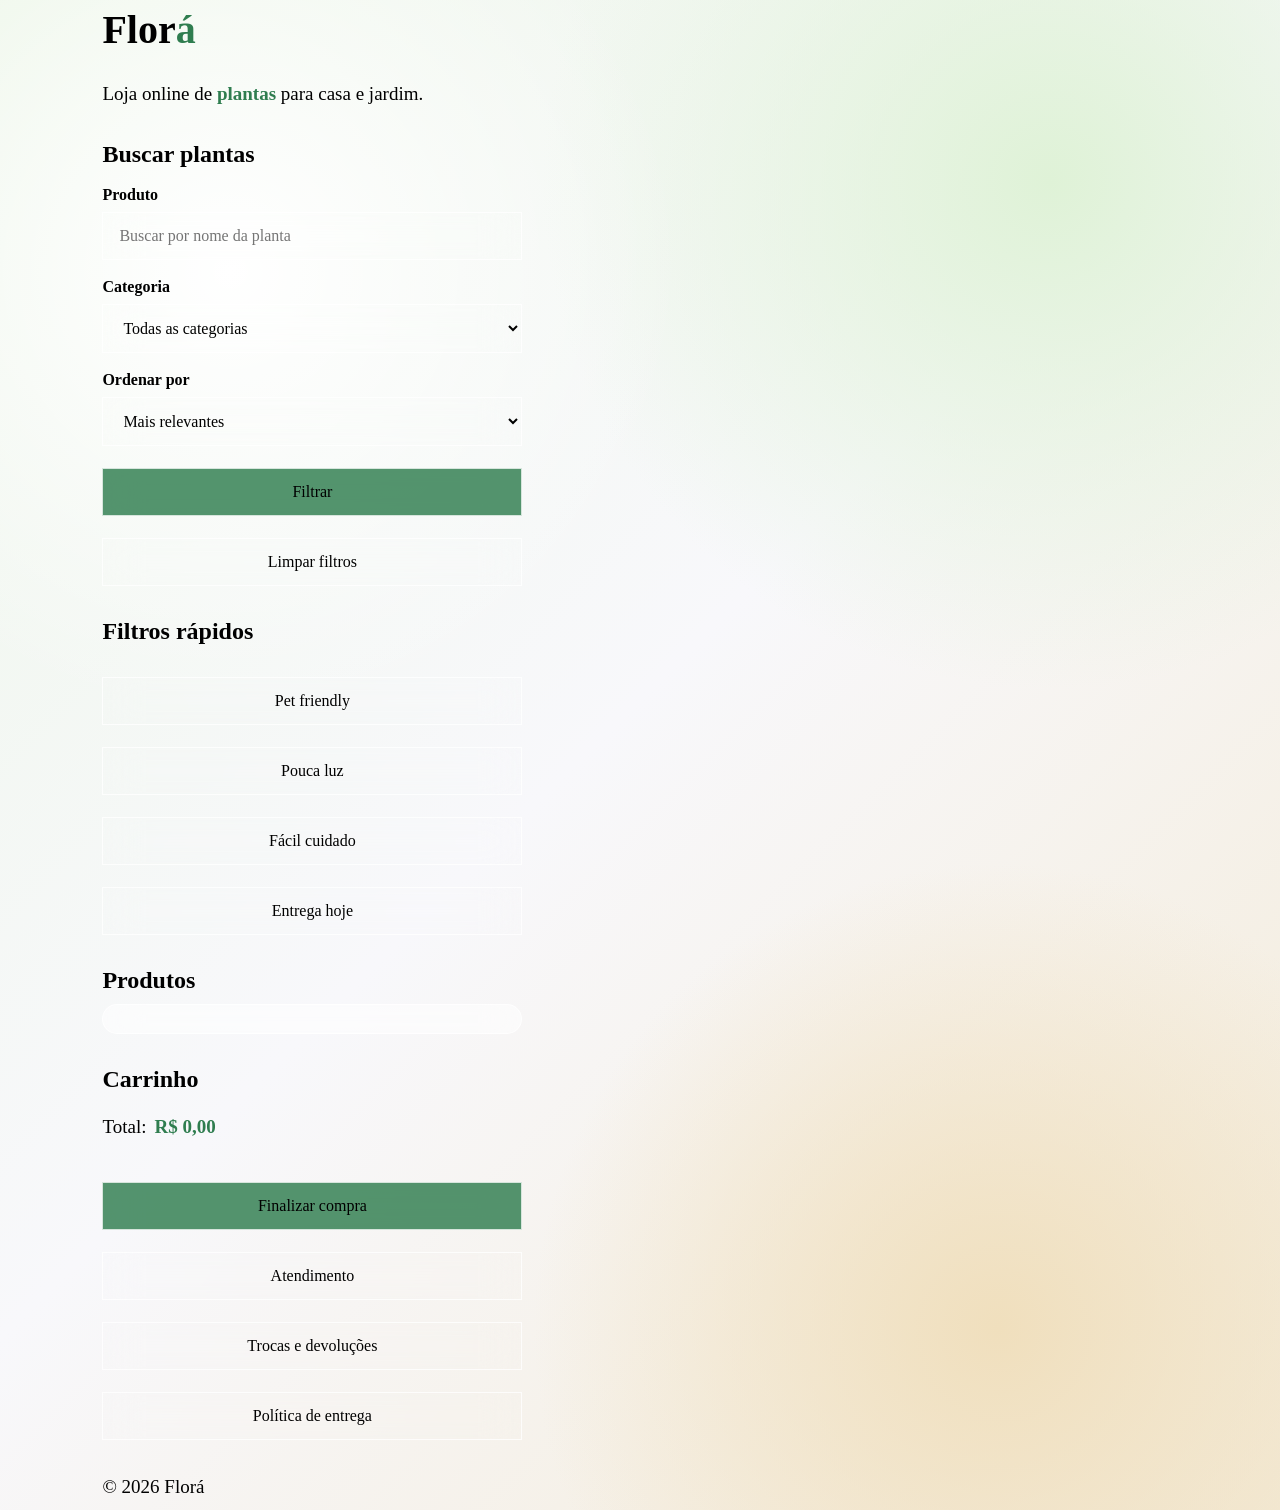
==== index.html @ b49d85dc "background e primeiros styles" ====
<!doctype html>
<html lang="pt-BR">
  <head>
    <meta charset="UTF-8" />
    <meta name="viewport" content="width=device-width, initial-scale=1.0" />
    <link rel="stylesheet" href="./style.css" />
    <title>Florá</title>
  </head>
  <body>
    <header class="container">
      <h1>Flor<strong>á</strong></h1>
      <p>Loja online de <strong>plantas</strong> para casa e jardim.</p>
    </header>

    <main class="container">
      <section>
        <h2>Buscar plantas</h2>

        <form>
          <label for="busca">Produto</label>
          <input
            id="busca"
            name="busca"
            type="search"
            placeholder="Buscar por nome da planta"
          />

          <label for="categoria">Categoria</label>
          <select id="categoria" name="categoria">
            <option value="">Todas as categorias</option>
            <option value="interior">Plantas de interior</option>
            <option value="jardim">Plantas de jardim</option>
            <option value="vasos">Vasos e suportes</option>
            <option value="cuidados">Cuidados e adubos</option>
          </select>

          <label for="ordenacao">Ordenar por</label>
          <select id="ordenacao" name="ordenacao">
            <option value="relevancia">Mais relevantes</option>
            <option value="menor-preco">Menor preço</option>
            <option value="maior-preco">Maior preço</option>
            <option value="mais-vendidos">Mais vendidos</option>
          </select>

          <button class="button button-primary" type="button">Filtrar</button>
          <button class="button" type="reset">Limpar filtros</button>
        </form>
      </section>

      <section>
        <h2>Filtros rápidos</h2>
        <button class="button" type="button">Pet friendly</button>
        <button class="button" type="button">Pouca luz</button>
        <button class="button" type="button">Fácil cuidado</button>
        <button class="button" type="button">Entrega hoje</button>
      </section>

      <section>
        <h2>Produtos</h2>
        <div id="lista-produtos"></div>
      </section>

      <section>
        <h2>Carrinho</h2>
        <ul id="lista-carrinho"></ul>
        <p>Total:<strong id="total-carrinho">R$ 0,00</strong></p>

        <button class="button button-primary" type="button">
          Finalizar compra
        </button>
      </section>
    </main>

    <footer class="container">
      <button class="button" type="button">Atendimento</button>
      <button class="button" type="button">Trocas e devoluções</button>
      <button class="button" type="button">Política de entrega</button>
      <p>&copy; 2026 Florá</p>
    </footer>
    <script src="./script.js"></script>
  </body>
</html>
---- style.css ----
@import url("../../main.css");

:root {
  --color-page-start: #eef7ea;
  --color-page-middle: #f8f8fb;
  --color-page-end: #f3ead7;
  --color-accent: #2f7d4f;
  --color-accent-rgb: 47, 125, 79;
  --color-shadow-rgb: 31, 56, 40;
  --glass-border: rgba(255, 255, 255, 0.76);
  --glass-surface: rgba(255, 255, 255, 0.56);
  --glass-surface-hover: rgba(255, 255, 255, 0.74);
}

body {
  max-width: 420px;
  margin-left: clamp(24px, 8vw, 120px);
  margin-right: auto;
  background:
    radial-gradient(circle at 18% 18%, #ffffff 0, transparent 28%),
    radial-gradient(circle at 82% 12%, #dff2d7 0, transparent 30%),
    radial-gradient(circle at 78% 88%, #f0dfbd 0, transparent 28%),
    linear-gradient(
      135deg,
      var(--color-page-start),
      var(--color-page-middle) 48%,
      var(--color-page-end)
    );
}

h1:first-of-type {
  margin: 0 0 28px;
  font-size: 40px;
  line-height: 1.08;
}

span,
strong {
  color: var(--color-accent);
}

h2 {
  margin: 32px 0 10px;
  color: var(--color-muted);
  font-size: 24px;
}

p {
  color: var(--color-muted);
  font-size: 19px;
  line-height: 1.55;
}

form {
  margin-bottom: 18px;
}

label {
  display: block;
  margin: 18px 0 8px;
  color: var(--color-muted);
  font-weight: 600;
}

input,
select {
  width: 100%;
  padding: 14px 16px;
  border: 1px solid var(--glass-border);
  border-radius: var(--radius-md);
  background: var(--glass-field);
  box-shadow: var(--glass-shadow);
  backdrop-filter: blur(18px);
  font: inherit;
}

#lista_produtos,
#lista-produtos,
#lista_carrinho,
#lista-carrinho {
  padding: 0;
  list-style: none;
}

#lista_produtos,
#lista-produtos {
  margin-bottom: 18px;
  padding: 14px 16px;
  border: 1px solid var(--glass-border);
  border-radius: 22px;
  background: rgba(255, 255, 255, 0.5);
  box-shadow: var(--glass-shadow);
  backdrop-filter: blur(18px);
}

article img {
  width: 100%;
  margin-bottom: 12px;
  border-radius: var(--radius-md);
}

article h3 {
  margin: 0 0 8px;
  color: var(--color-muted);
  font-size: 24px;
}

.button {
  width: 100%;
  margin-top: 22px;
  padding: 14px 16px;
  border: 1px solid var(--glass-border);
  border-radius: var(--radius-md);
  background: var(--glass-field);
  box-shadow: var(--glass-shadow);
  backdrop-filter: blur(18px);
  font: inherit;
}

.button-primary {
  background: rgba(var(--color-accent-rgb), 0.82);
  color: var(--color-surface);
  cursor: pointer;
}

.button-primary:hover {
  background: rgba(var(--color-accent-rgb), 0.92);
}

#total_carrinho,
#total-carrinho {
  margin-left: 8px;
}

footer p {
  margin: 32px 0 0;
  color: var(--color-muted);
}
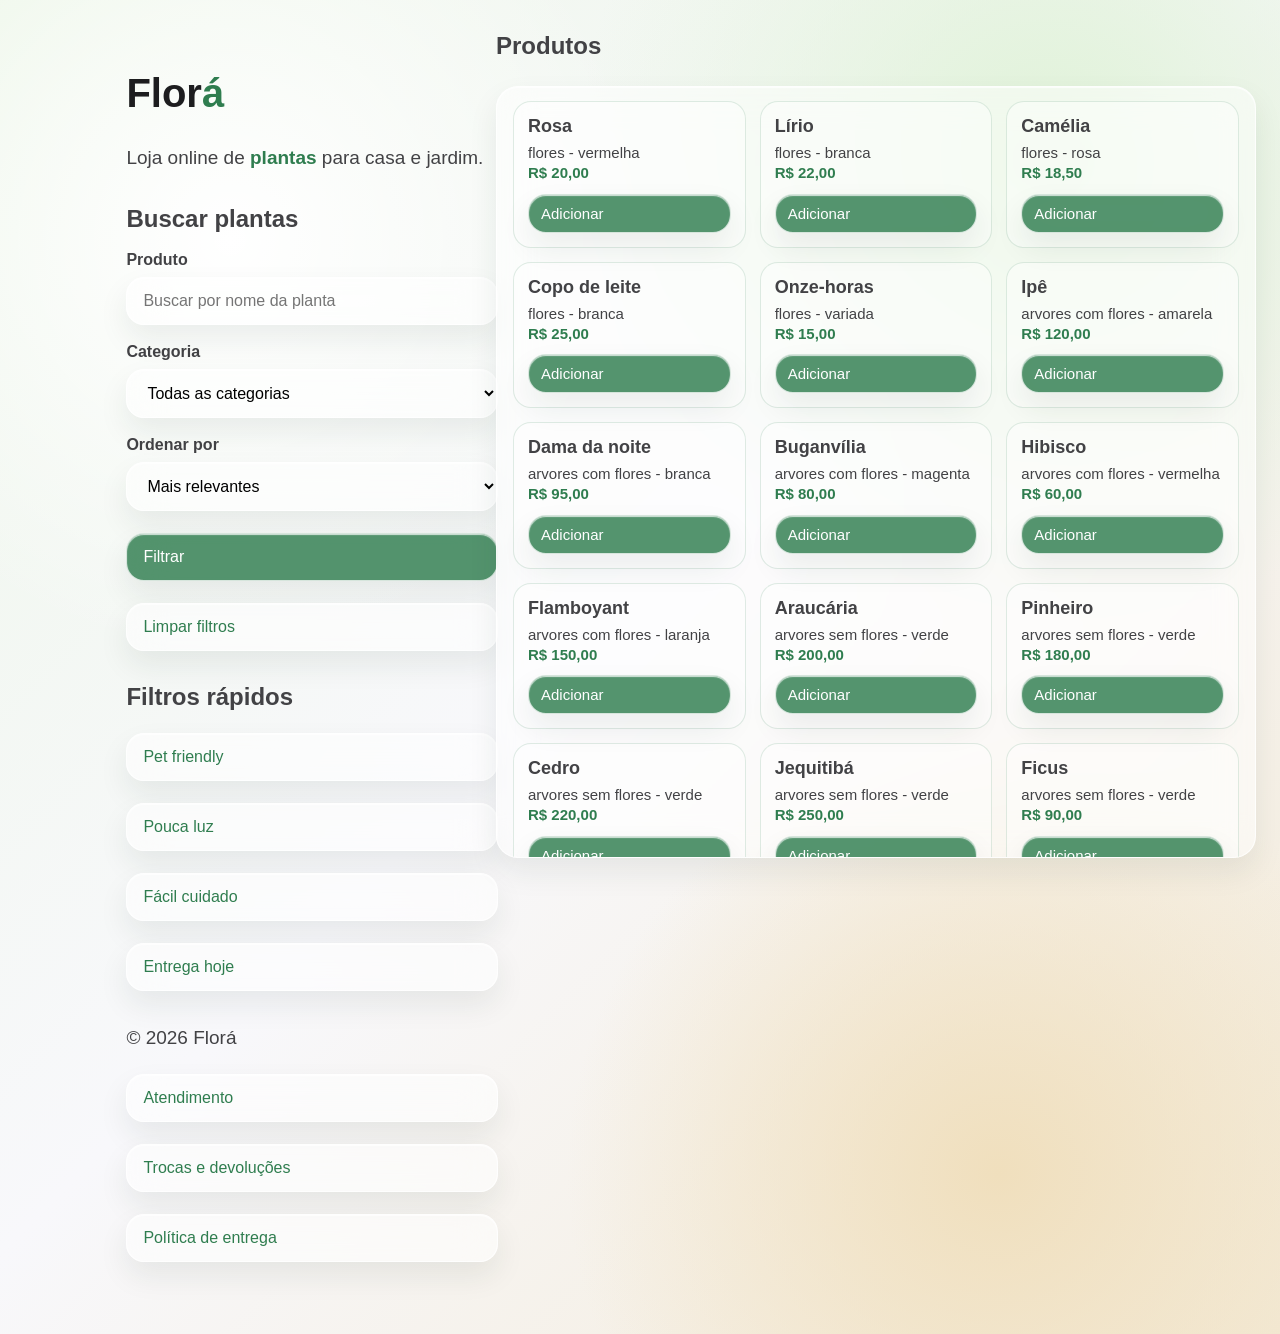
==== commit 4b7b08d0: "Cria estrutura de produtos" ====
--- a/index.html
+++ b/index.html
@@ -55,12 +55,12 @@
         <button class="button" type="button">Entrega hoje</button>
       </section>
 
-      <section>
+      <section class="produtos-aba">
         <h2>Produtos</h2>
-        <div id="lista-produtos"></div>
+        <ul id="lista-produtos"></ul>
       </section>
 
-      <section>
+      <section id="carrinho-aba" class="carrinho-aba">
         <h2>Carrinho</h2>
         <ul id="lista-carrinho"></ul>
         <p>Total:<strong id="total-carrinho">R$ 0,00</strong></p>
@@ -72,10 +72,10 @@
     </main>
 
     <footer class="container">
+      <p>&copy; 2026 Florá</p>
       <button class="button" type="button">Atendimento</button>
       <button class="button" type="button">Trocas e devoluções</button>
       <button class="button" type="button">Política de entrega</button>
-      <p>&copy; 2026 Florá</p>
     </footer>
     <script src="./script.js"></script>
   </body>
--- a/style.css
+++ b/style.css
@@ -1,21 +1,40 @@
-@import url("../../main.css");
+* {
+  box-sizing: border-box;
+}
 
 :root {
+  --color-surface: #ffffff;
+  --color-surface-soft: #f5f1e8;
   --color-page-start: #eef7ea;
   --color-page-middle: #f8f8fb;
   --color-page-end: #f3ead7;
+  --color-text: #1d1d1f;
+  --color-muted: #424245;
+  --color-subtle: #6e6e73;
   --color-accent: #2f7d4f;
   --color-accent-rgb: 47, 125, 79;
   --color-shadow-rgb: 31, 56, 40;
-  --glass-border: rgba(255, 255, 255, 0.76);
+  --content-width: 760px;
+  --radius-md: 18px;
+  --radius-lg: 24px;
   --glass-surface: rgba(255, 255, 255, 0.56);
   --glass-surface-hover: rgba(255, 255, 255, 0.74);
+  --glass-field: rgba(255, 255, 255, 0.55);
+  --glass-border: rgba(255, 255, 255, 0.76);
+  --glass-shadow:
+    inset 0 1px 1px rgba(255, 255, 255, 0.75),
+    0 14px 30px rgba(var(--color-shadow-rgb), 0.08);
+  --font-main: "SF Pro Text", "SF Pro Display", -apple-system,
+    BlinkMacSystemFont, "Segoe UI", sans-serif;
 }
 
 body {
   max-width: 420px;
+  min-height: 100vh;
+  margin: 0;
   margin-left: clamp(24px, 8vw, 120px);
   margin-right: auto;
+  padding: 72px 24px;
   background:
     radial-gradient(circle at 18% 18%, #ffffff 0, transparent 28%),
     radial-gradient(circle at 82% 12%, #dff2d7 0, transparent 30%),
@@ -26,6 +45,52 @@
       var(--color-page-middle) 48%,
       var(--color-page-end)
     );
+  color: var(--color-text);
+  font-family: var(--font-main);
+}
+
+.container {
+  max-width: var(--content-width);
+  margin-inline: auto;
+}
+
+.glass {
+  border: 1px solid var(--glass-border);
+  border-radius: var(--radius-lg);
+  background: var(--glass-surface);
+  box-shadow: var(--glass-shadow);
+  backdrop-filter: blur(18px);
+}
+
+.button {
+  display: block;
+  width: 100%;
+  max-width: var(--content-width);
+  margin: 22px auto 0;
+  padding: 14px 16px;
+  border: 1px solid var(--glass-border);
+  border-radius: var(--radius-md);
+  background: var(--glass-field);
+  color: var(--color-accent);
+  font: inherit;
+  text-align: left;
+  text-decoration: none;
+  box-shadow: var(--glass-shadow);
+  backdrop-filter: blur(18px);
+  cursor: pointer;
+}
+
+.button:hover {
+  background: var(--glass-surface-hover);
+}
+
+.button-primary {
+  background: rgba(var(--color-accent-rgb), 0.82);
+  color: var(--color-surface);
+}
+
+.button-primary:hover {
+  background: rgba(var(--color-accent-rgb), 0.92);
 }
 
 h1:first-of-type {
@@ -84,6 +149,11 @@
 
 #lista_produtos,
 #lista-produtos {
+  display: grid;
+  grid-template-columns: repeat(3, minmax(0, 1fr));
+  gap: 14px;
+  flex: 1;
+  min-height: 0;
   margin-bottom: 18px;
   padding: 14px 16px;
   border: 1px solid var(--glass-border);
@@ -91,6 +161,99 @@
   background: rgba(255, 255, 255, 0.5);
   box-shadow: var(--glass-shadow);
   backdrop-filter: blur(18px);
+  overflow-y: auto;
+}
+
+.produtos-aba {
+  position: fixed;
+  top: 32px;
+  bottom: 24px;
+  right: 24px;
+  display: flex;
+  width: min(760px, calc(100vw - 520px));
+  min-width: 520px;
+  flex-direction: column;
+  z-index: 10;
+}
+
+.produtos-aba h2,
+.carrinho-aba h2 {
+  margin-top: 0;
+}
+
+.produto {
+  display: flex;
+  min-width: 0;
+  padding: 14px;
+  border: 1px solid rgba(var(--color-accent-rgb), 0.15);
+  border-radius: var(--radius-md);
+  background: rgba(255, 255, 255, 0.42);
+  flex-direction: column;
+}
+
+.produto h3 {
+  margin: 0 0 6px;
+  color: var(--color-muted);
+  font-size: 18px;
+}
+
+.produto p {
+  margin: 0;
+  font-size: 15px;
+  line-height: 1.35;
+}
+
+.produto .button {
+  width: 100%;
+  margin-top: 10px;
+  padding: 10px 12px;
+  font-size: 15px;
+}
+
+.carrinho-aba {
+  position: fixed;
+  right: 24px;
+  bottom: 24px;
+  width: min(320px, calc(100vw - 48px));
+  padding: 18px;
+  border: 1px solid var(--glass-border);
+  border-radius: var(--radius-lg);
+  background: rgba(255, 255, 255, 0.74);
+  box-shadow: var(--glass-shadow);
+  backdrop-filter: blur(18px);
+  opacity: 0;
+  pointer-events: none;
+  transform: translateY(12px);
+  transition:
+    opacity 0.2s ease,
+    transform 0.2s ease;
+  z-index: 20;
+}
+
+.carrinho-aba.aberto {
+  opacity: 1;
+  pointer-events: auto;
+  transform: translateY(0);
+}
+
+#lista_carrinho,
+#lista-carrinho {
+  margin: 0;
+}
+
+#lista-carrinho li {
+  margin-bottom: 8px;
+  color: var(--color-muted);
+}
+
+.carrinho-aba p {
+  margin: 14px 0 0;
+  font-size: 17px;
+}
+
+.carrinho-aba .button {
+  margin-top: 14px;
+  padding: 12px 14px;
 }
 
 article img {
@@ -105,28 +268,6 @@
   font-size: 24px;
 }
 
-.button {
-  width: 100%;
-  margin-top: 22px;
-  padding: 14px 16px;
-  border: 1px solid var(--glass-border);
-  border-radius: var(--radius-md);
-  background: var(--glass-field);
-  box-shadow: var(--glass-shadow);
-  backdrop-filter: blur(18px);
-  font: inherit;
-}
-
-.button-primary {
-  background: rgba(var(--color-accent-rgb), 0.82);
-  color: var(--color-surface);
-  cursor: pointer;
-}
-
-.button-primary:hover {
-  background: rgba(var(--color-accent-rgb), 0.92);
-}
-
 #total_carrinho,
 #total-carrinho {
   margin-left: 8px;
@@ -136,3 +277,30 @@
   margin: 32px 0 0;
   color: var(--color-muted);
 }
+
+@media (max-width: 960px) {
+  body {
+    max-width: none;
+    margin-inline: 0;
+    padding-bottom: 360px;
+  }
+
+  .produtos-aba {
+    position: static;
+    width: auto;
+    min-width: 0;
+    margin-top: 32px;
+  }
+
+  #lista_produtos,
+  #lista-produtos {
+    grid-template-columns: repeat(2, minmax(0, 1fr));
+  }
+}
+
+@media (max-width: 560px) {
+  #lista_produtos,
+  #lista-produtos {
+    grid-template-columns: 1fr;
+  }
+}
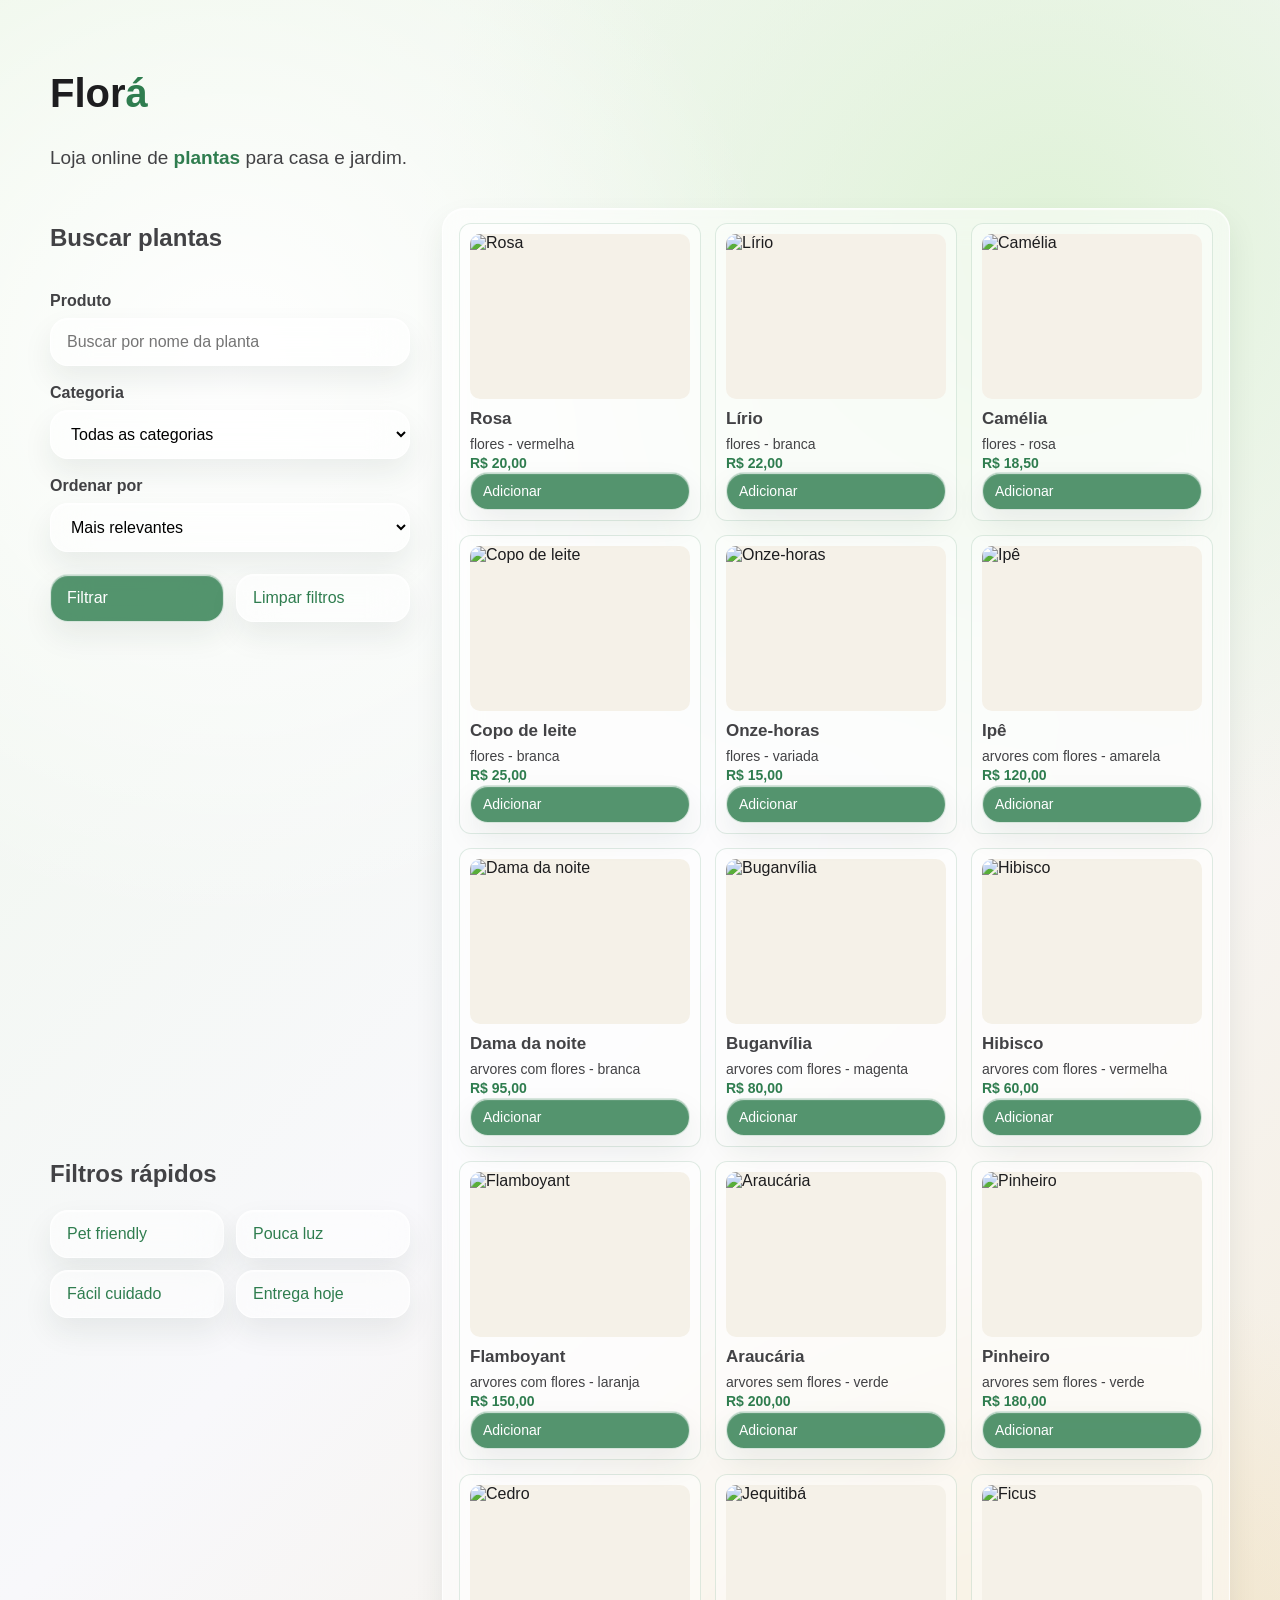
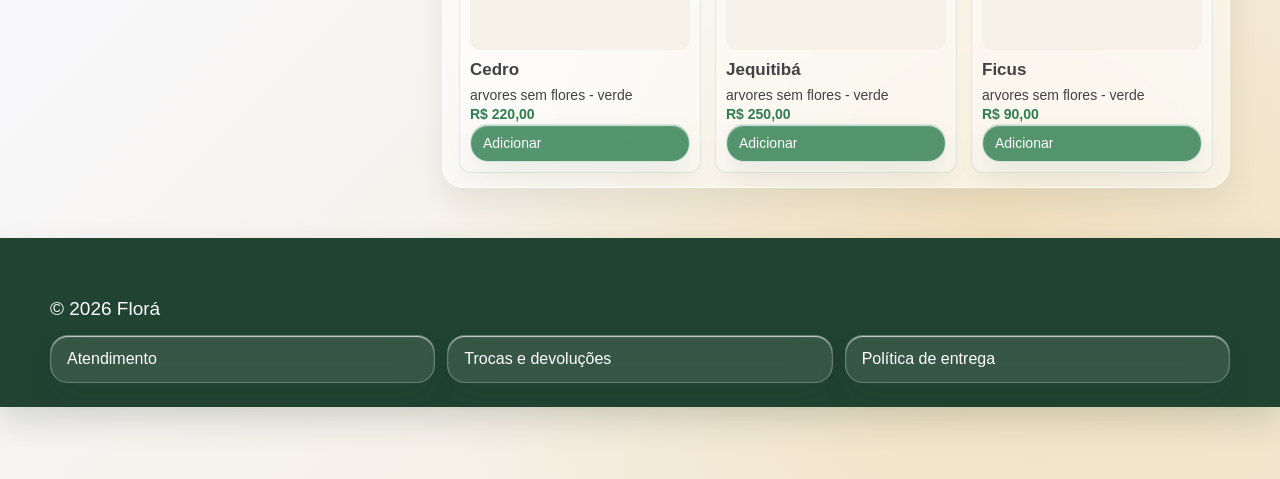
==== commit 68b68200: "Adiciona sessão de produtos e carrinho interativo" ====
--- a/index.html
+++ b/index.html
@@ -56,7 +56,6 @@
       </section>
 
       <section class="produtos-aba">
-        <h2>Produtos</h2>
         <ul id="lista-produtos"></ul>
       </section>
 
--- a/style.css
+++ b/style.css
@@ -24,16 +24,14 @@
   --glass-shadow:
     inset 0 1px 1px rgba(255, 255, 255, 0.75),
     0 14px 30px rgba(var(--color-shadow-rgb), 0.08);
-  --font-main: "SF Pro Text", "SF Pro Display", -apple-system,
-    BlinkMacSystemFont, "Segoe UI", sans-serif;
+  --font-main:
+    "SF Pro Text", "SF Pro Display", -apple-system, BlinkMacSystemFont,
+    "Segoe UI", sans-serif;
 }
 
 body {
-  max-width: 420px;
   min-height: 100vh;
   margin: 0;
-  margin-left: clamp(24px, 8vw, 120px);
-  margin-right: auto;
   padding: 72px 24px;
   background:
     radial-gradient(circle at 18% 18%, #ffffff 0, transparent 28%),
@@ -50,8 +48,20 @@
 }
 
 .container {
-  max-width: var(--content-width);
+  width: min(1180px, 100%);
   margin-inline: auto;
+}
+
+header.container,
+footer.container {
+  max-width: 1180px;
+}
+
+main.container {
+  display: grid;
+  grid-template-columns: minmax(280px, 360px) minmax(520px, 1fr);
+  gap: 32px;
+  align-items: start;
 }
 
 .glass {
@@ -117,7 +127,20 @@
 }
 
 form {
+  display: grid;
+  grid-template-columns: repeat(2, minmax(0, 1fr));
+  gap: 0 12px;
   margin-bottom: 18px;
+}
+
+form label,
+form input,
+form select {
+  grid-column: 1 / -1;
+}
+
+form .button {
+  width: 100%;
 }
 
 label {
@@ -137,6 +160,32 @@
   box-shadow: var(--glass-shadow);
   backdrop-filter: blur(18px);
   font: inherit;
+}
+
+main > section:not(.produtos-aba):not(.carrinho-aba) {
+  display: flex;
+  flex-wrap: wrap;
+  gap: 12px;
+}
+
+main > section:not(.produtos-aba):not(.carrinho-aba) h2,
+main > section:not(.produtos-aba):not(.carrinho-aba) form {
+  flex-basis: 100%;
+}
+
+main > section:nth-child(2) h2 {
+  margin-top: 0;
+}
+
+main > section:nth-child(2) {
+  margin-top: 0;
+}
+
+main > section:not(.produtos-aba):not(.carrinho-aba) > .button {
+  width: auto;
+  min-width: 150px;
+  flex: 1;
+  margin: 0;
 }
 
 #lista_produtos,
@@ -165,15 +214,12 @@
 }
 
 .produtos-aba {
-  position: fixed;
-  top: 32px;
-  bottom: 24px;
-  right: 24px;
   display: flex;
-  width: min(760px, calc(100vw - 520px));
-  min-width: 520px;
+  width: 100%;
+  min-width: 0;
+  grid-column: 2;
+  grid-row: 1 / span 2;
   flex-direction: column;
-  z-index: 10;
 }
 
 .produtos-aba h2,
@@ -184,30 +230,39 @@
 .produto {
   display: flex;
   min-width: 0;
-  padding: 14px;
+  padding: 10px;
   border: 1px solid rgba(var(--color-accent-rgb), 0.15);
-  border-radius: var(--radius-md);
+  border-radius: 12px;
   background: rgba(255, 255, 255, 0.42);
   flex-direction: column;
 }
 
+.produto img {
+  width: 100%;
+  aspect-ratio: 4 / 3;
+  margin-bottom: 10px;
+  border-radius: 10px;
+  object-fit: cover;
+  background: var(--color-surface-soft);
+}
+
 .produto h3 {
   margin: 0 0 6px;
   color: var(--color-muted);
-  font-size: 18px;
+  font-size: 17px;
 }
 
 .produto p {
   margin: 0;
-  font-size: 15px;
+  font-size: 14px;
   line-height: 1.35;
 }
 
 .produto .button {
   width: 100%;
-  margin-top: 10px;
+  margin-top: auto;
   padding: 10px 12px;
-  font-size: 15px;
+  font-size: 14px;
 }
 
 .carrinho-aba {
@@ -278,17 +333,54 @@
   color: var(--color-muted);
 }
 
+footer.container {
+  display: flex;
+  flex-wrap: wrap;
+  gap: 12px;
+  align-items: center;
+  width: 100vw;
+  max-width: none;
+  margin-top: 32px;
+  margin-left: calc(50% - 50vw);
+  padding: 24px;
+  padding-inline: max(24px, calc((100vw - 1180px) / 2));
+  border: 0;
+  border-radius: 0;
+  background: #214332;
+  box-shadow: 0 14px 30px rgba(var(--color-shadow-rgb), 0.16);
+}
+
+footer.container p {
+  flex-basis: 100%;
+  color: var(--color-surface);
+}
+
+footer.container .button {
+  width: auto;
+  min-width: 180px;
+  flex: 1;
+  margin: 0;
+  border-color: rgba(255, 255, 255, 0.24);
+  background: rgba(255, 255, 255, 0.1);
+  color: var(--color-surface);
+}
+
+footer.container .button:hover {
+  background: rgba(255, 255, 255, 0.18);
+}
+
 @media (max-width: 960px) {
   body {
-    max-width: none;
-    margin-inline: 0;
     padding-bottom: 360px;
   }
 
+  main.container {
+    grid-template-columns: 1fr;
+  }
+
   .produtos-aba {
-    position: static;
-    width: auto;
-    min-width: 0;
+    grid-column: auto;
+    grid-row: auto;
     margin-top: 32px;
   }
 
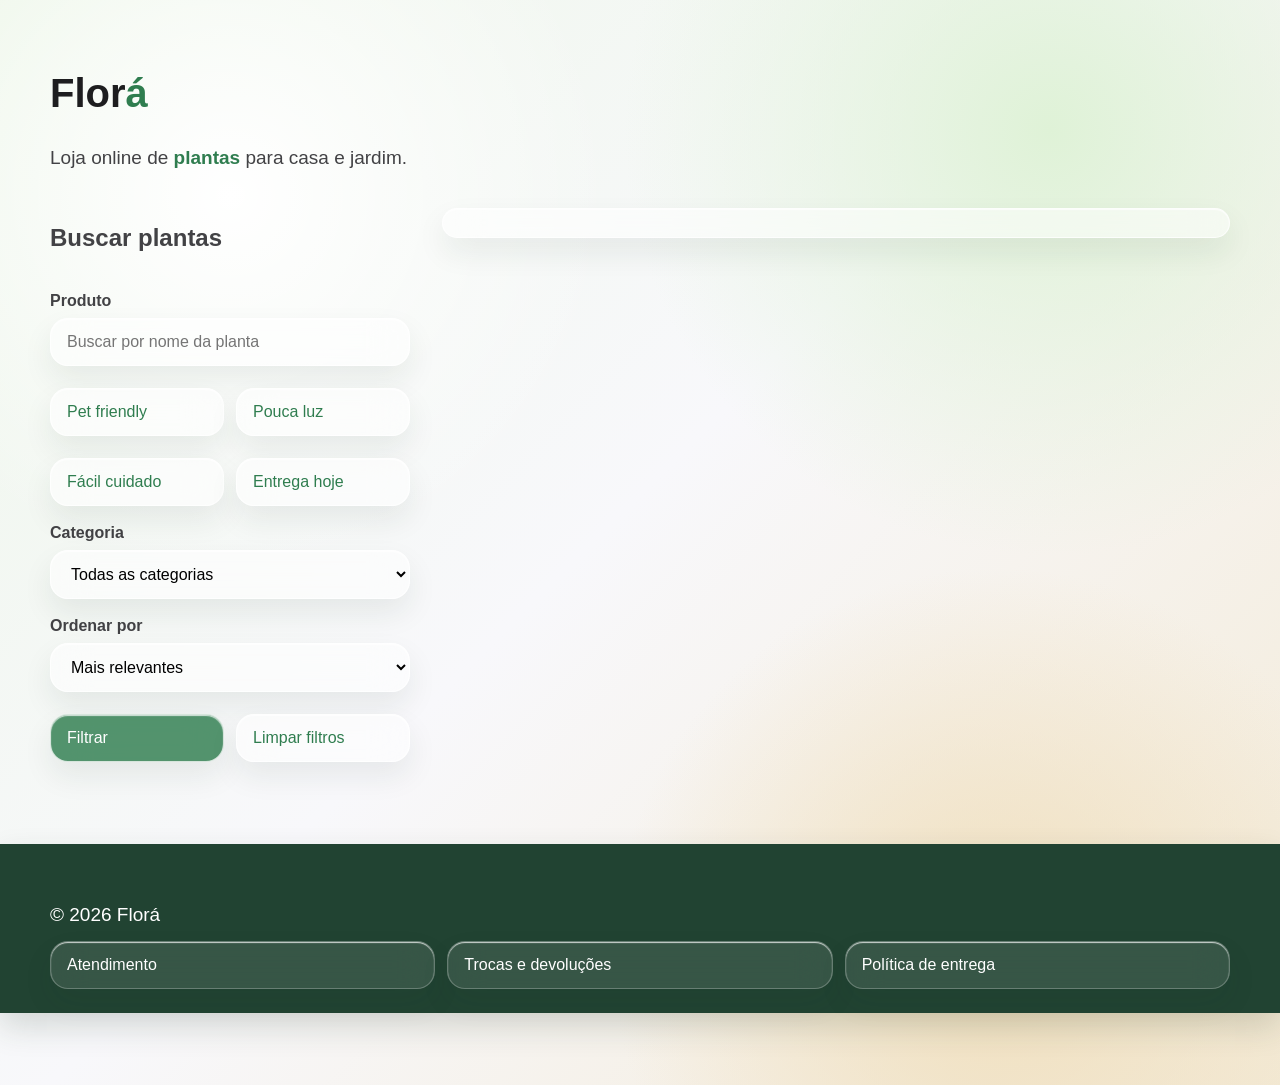
==== commit 5fd7228c: "muda a estrutura do html" ====
--- a/index.html
+++ b/index.html
@@ -24,7 +24,10 @@
             type="search"
             placeholder="Buscar por nome da planta"
           />
-
+          <button class="button" type="button">Pet friendly</button>
+          <button class="button" type="button">Pouca luz</button>
+          <button class="button" type="button">Fácil cuidado</button>
+          <button class="button" type="button">Entrega hoje</button>
           <label for="categoria">Categoria</label>
           <select id="categoria" name="categoria">
             <option value="">Todas as categorias</option>
@@ -45,14 +48,6 @@
           <button class="button button-primary" type="button">Filtrar</button>
           <button class="button" type="reset">Limpar filtros</button>
         </form>
-      </section>
-
-      <section>
-        <h2>Filtros rápidos</h2>
-        <button class="button" type="button">Pet friendly</button>
-        <button class="button" type="button">Pouca luz</button>
-        <button class="button" type="button">Fácil cuidado</button>
-        <button class="button" type="button">Entrega hoje</button>
       </section>
 
       <section class="produtos-aba">
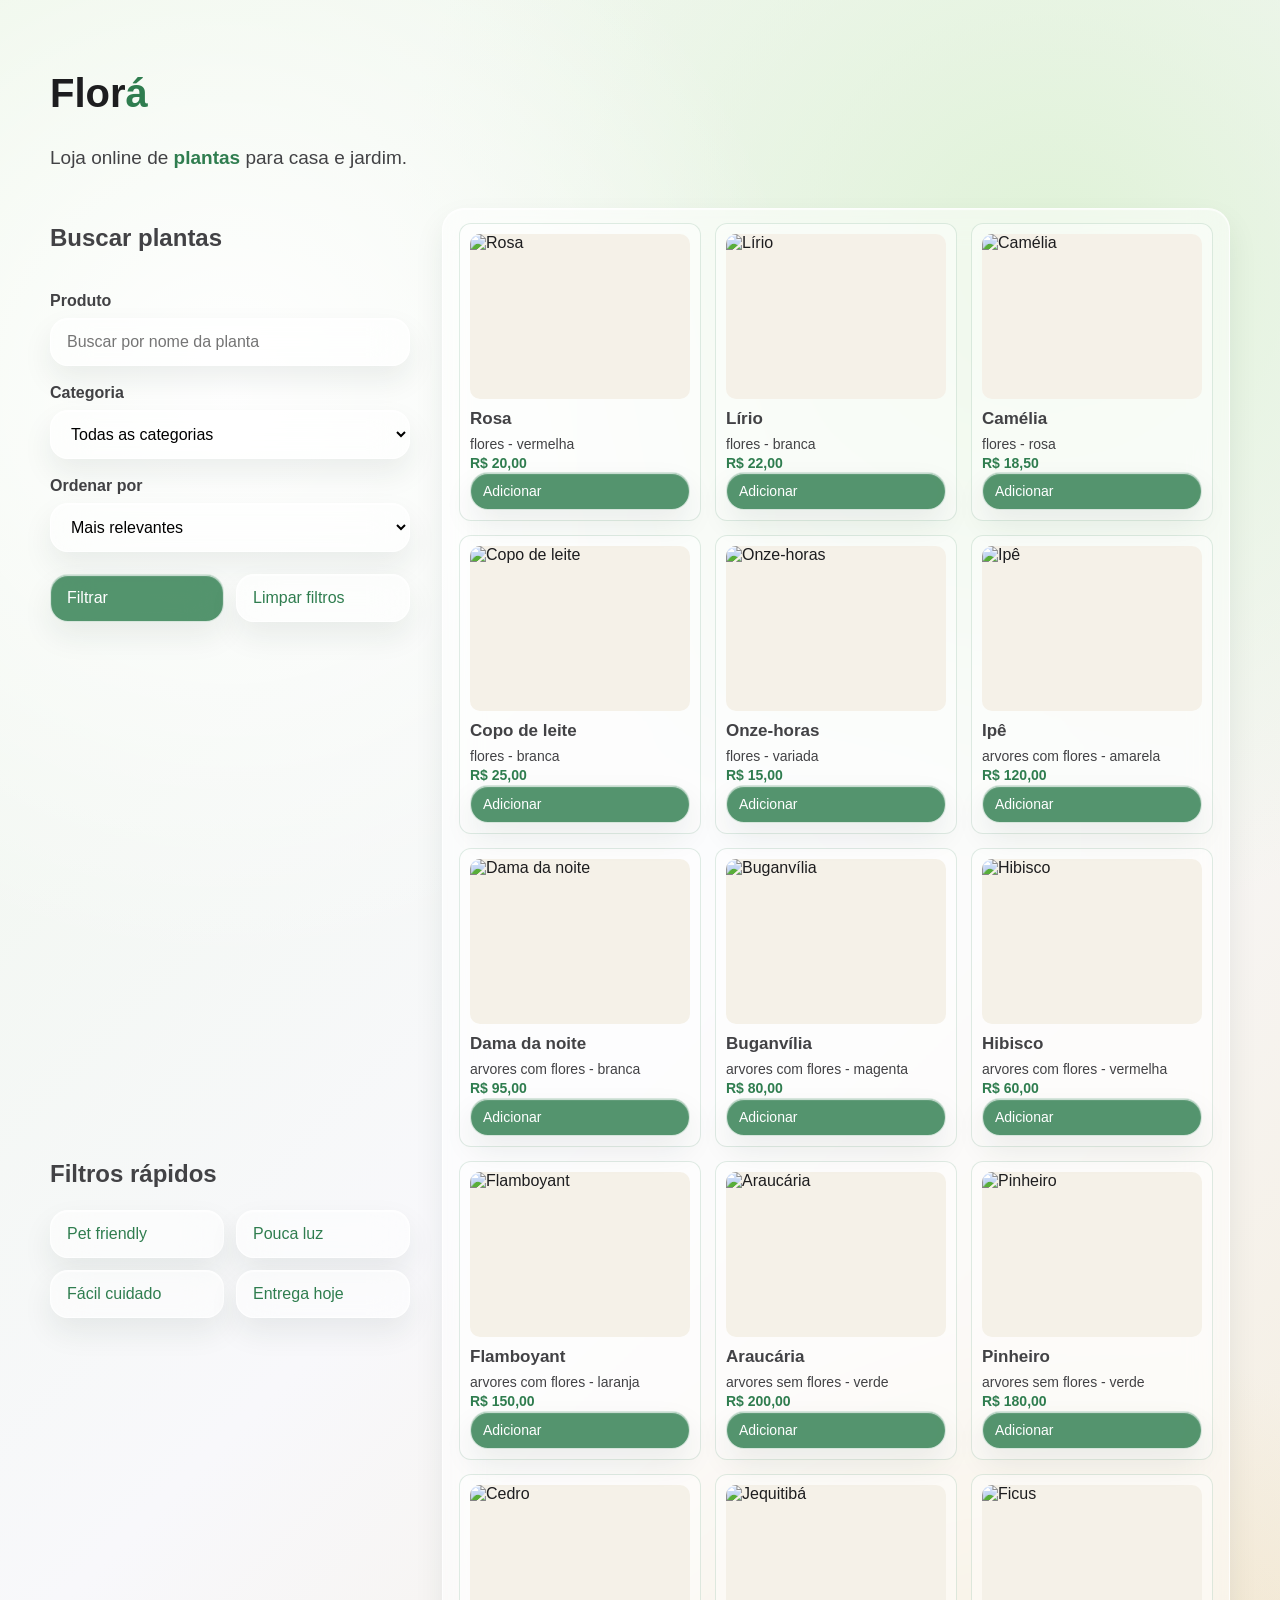
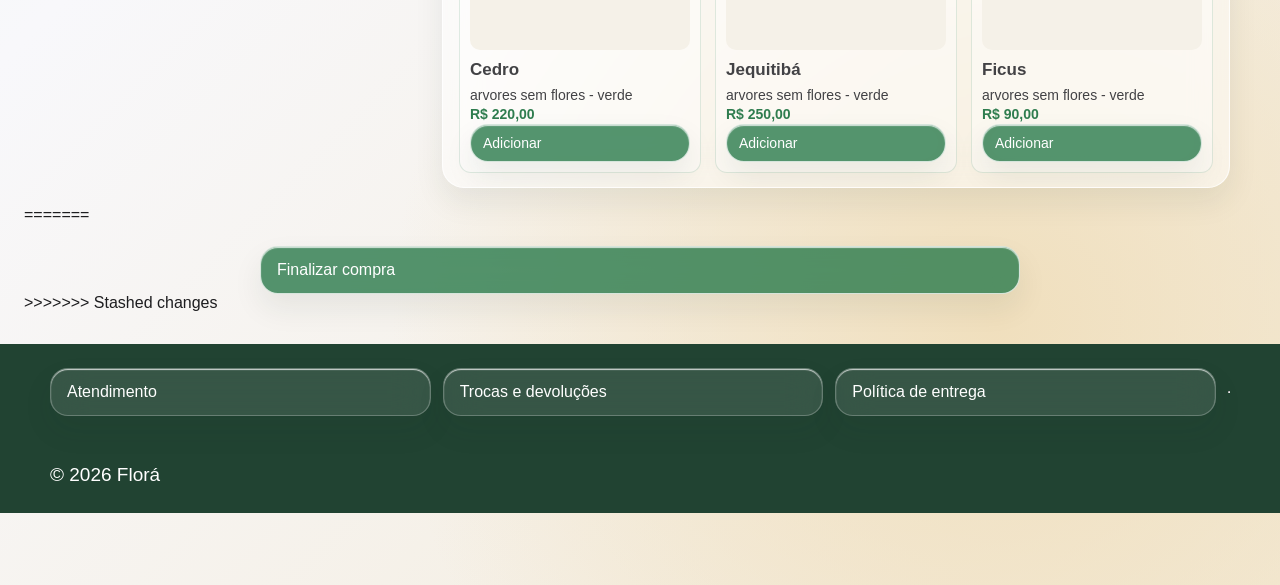
==== commit 16cebd51: "fix html footer" ====
--- a/index.html
+++ b/index.html
@@ -24,10 +24,7 @@
             type="search"
             placeholder="Buscar por nome da planta"
           />
-          <button class="button" type="button">Pet friendly</button>
-          <button class="button" type="button">Pouca luz</button>
-          <button class="button" type="button">Fácil cuidado</button>
-          <button class="button" type="button">Entrega hoje</button>
+
           <label for="categoria">Categoria</label>
           <select id="categoria" name="categoria">
             <option value="">Todas as categorias</option>
@@ -50,6 +47,14 @@
         </form>
       </section>
 
+      <section>
+        <h2>Filtros rápidos</h2>
+        <button class="button" type="button">Pet friendly</button>
+        <button class="button" type="button">Pouca luz</button>
+        <button class="button" type="button">Fácil cuidado</button>
+        <button class="button" type="button">Entrega hoje</button>
+      </section>
+
       <section class="produtos-aba">
         <ul id="lista-produtos"></ul>
       </section>
@@ -59,17 +64,28 @@
         <ul id="lista-carrinho"></ul>
         <p>Total:<strong id="total-carrinho">R$ 0,00</strong></p>
 
+<<<<<<< Updated upstream
         <button class="button button-primary" type="button">
           Finalizar compra
         </button>
       </section>
     </main>
 
+=======
+          <button class="button button-primary" type="button">
+            Finalizar compra
+          </button>
+        </section>
+      </main>
+    </div>
+>>>>>>> Stashed changes
     <footer class="container">
-      <p>&copy; 2026 Florá</p>
+      
       <button class="button" type="button">Atendimento</button>
       <button class="button" type="button">Trocas e devoluções</button>
       <button class="button" type="button">Política de entrega</button>
+      <hr>
+      <p>&copy; 2026 Florá</p>
     </footer>
     <script src="./script.js"></script>
   </body>
--- a/style.css
+++ b/style.css
@@ -344,10 +344,7 @@
   margin-left: calc(50% - 50vw);
   padding: 24px;
   padding-inline: max(24px, calc((100vw - 1180px) / 2));
-  border: 0;
-  border-radius: 0;
   background: #214332;
-  box-shadow: 0 14px 30px rgba(var(--color-shadow-rgb), 0.16);
 }
 
 footer.container p {
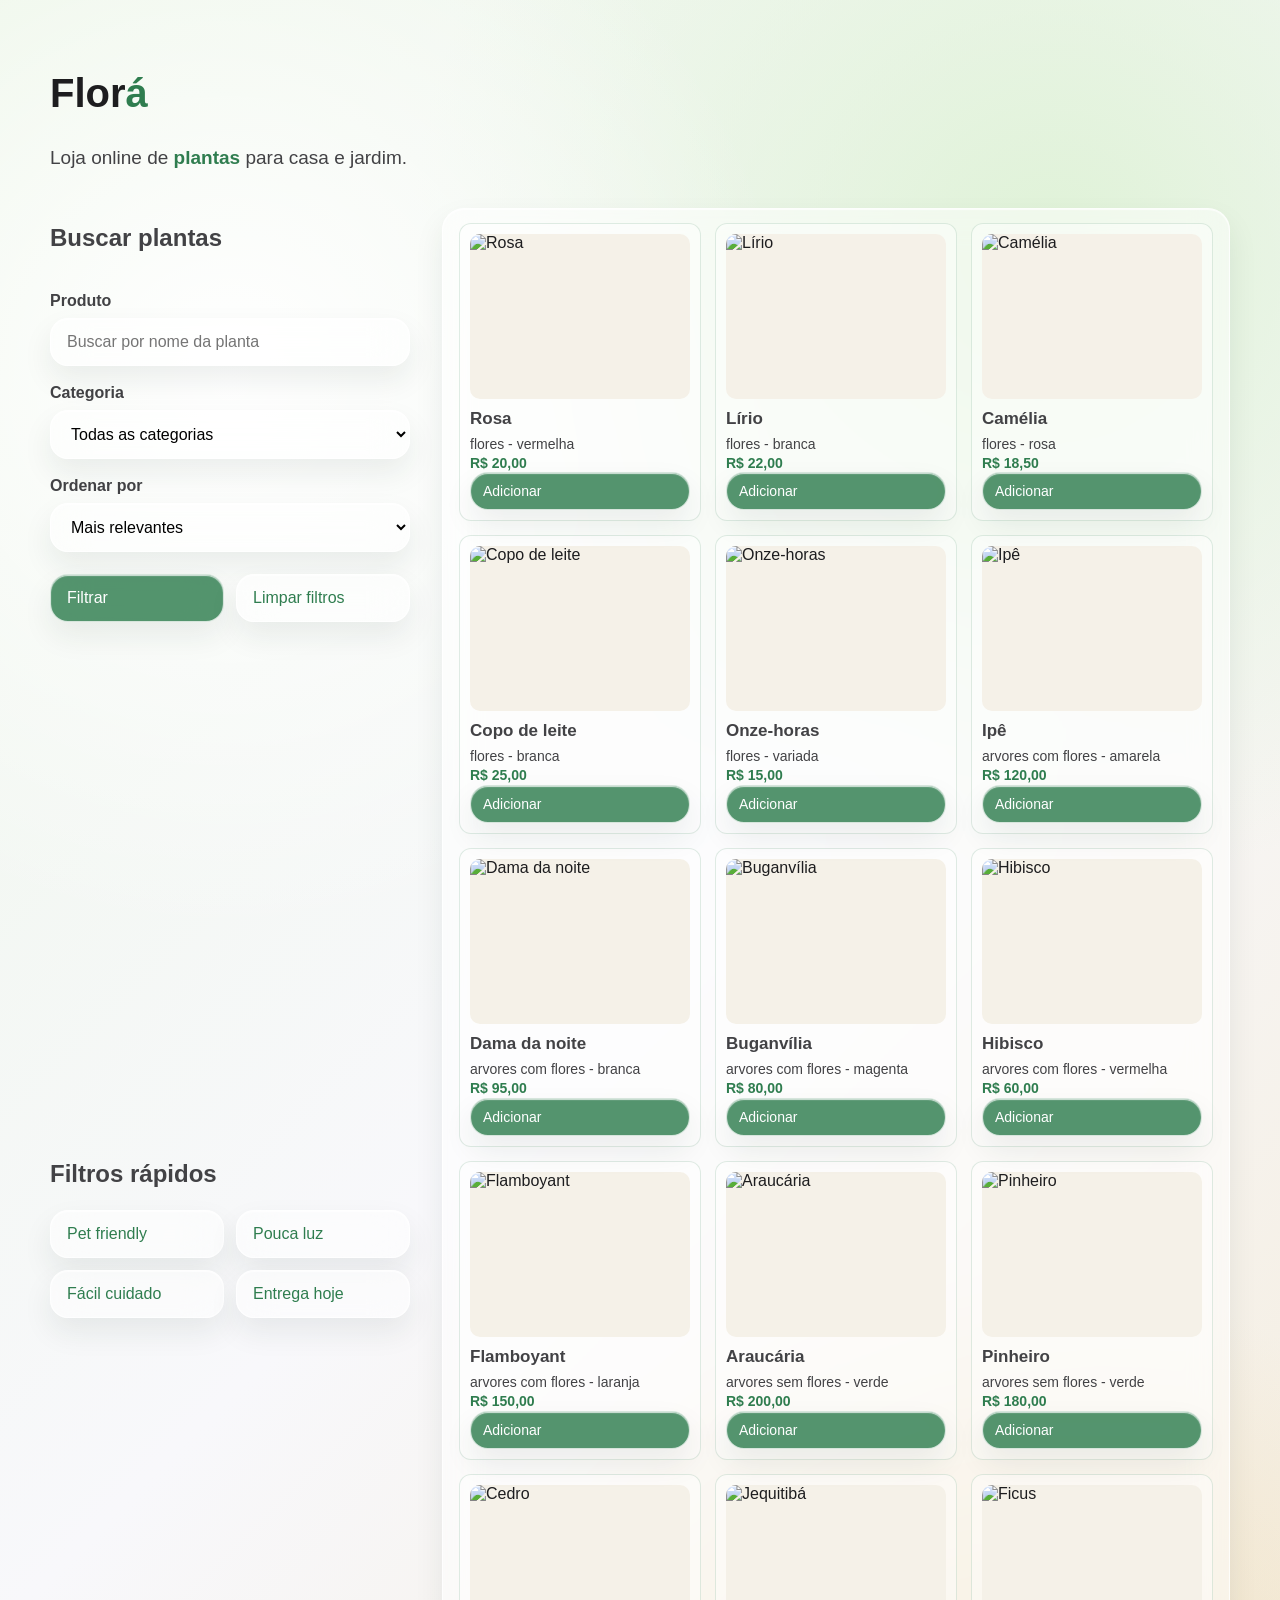
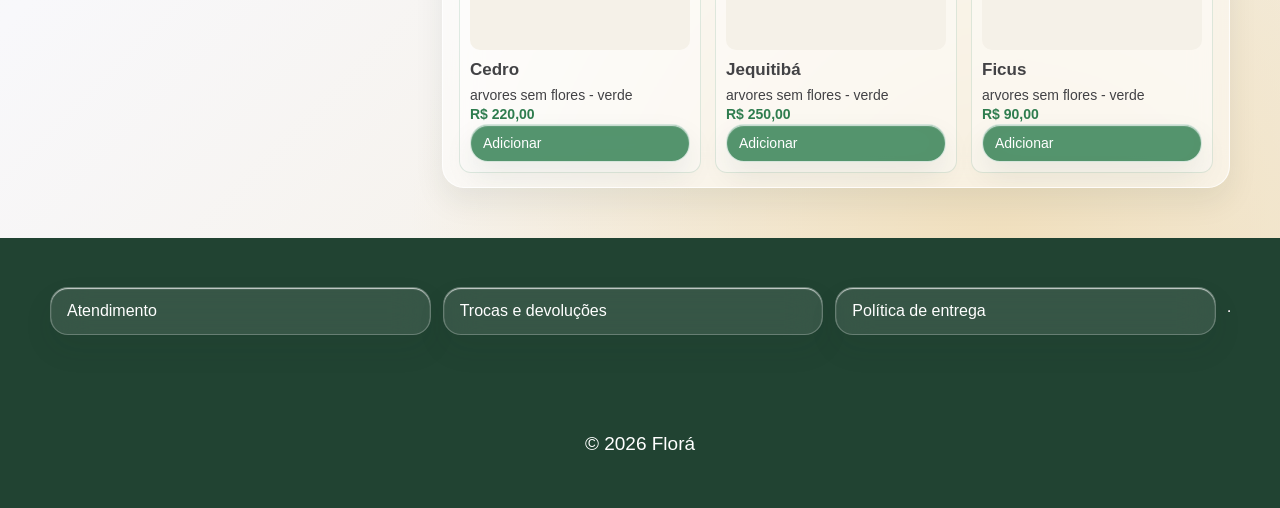
==== commit d1b3b0ec: "footer finalizado" ====
--- a/index.html
+++ b/index.html
@@ -64,21 +64,12 @@
         <ul id="lista-carrinho"></ul>
         <p>Total:<strong id="total-carrinho">R$ 0,00</strong></p>
 
-<<<<<<< Updated upstream
+
         <button class="button button-primary" type="button">
           Finalizar compra
         </button>
       </section>
     </main>
-
-=======
-          <button class="button button-primary" type="button">
-            Finalizar compra
-          </button>
-        </section>
-      </main>
-    </div>
->>>>>>> Stashed changes
     <footer class="container">
       
       <button class="button" type="button">Atendimento</button>
--- a/style.css
+++ b/style.css
@@ -32,7 +32,7 @@
 body {
   min-height: 100vh;
   margin: 0;
-  padding: 72px 24px;
+  padding-top: 72px;
   background:
     radial-gradient(circle at 18% 18%, #ffffff 0, transparent 28%),
     radial-gradient(circle at 82% 12%, #dff2d7 0, transparent 30%),
@@ -340,6 +340,7 @@
   align-items: center;
   width: 100vw;
   max-width: none;
+  height: 30vh;
   margin-top: 32px;
   margin-left: calc(50% - 50vw);
   padding: 24px;
@@ -350,6 +351,9 @@
 footer.container p {
   flex-basis: 100%;
   color: var(--color-surface);
+  display: flex;
+  justify-content: center; /* Centraliza na horizontal */
+  align-items: center;
 }
 
 footer.container .button {
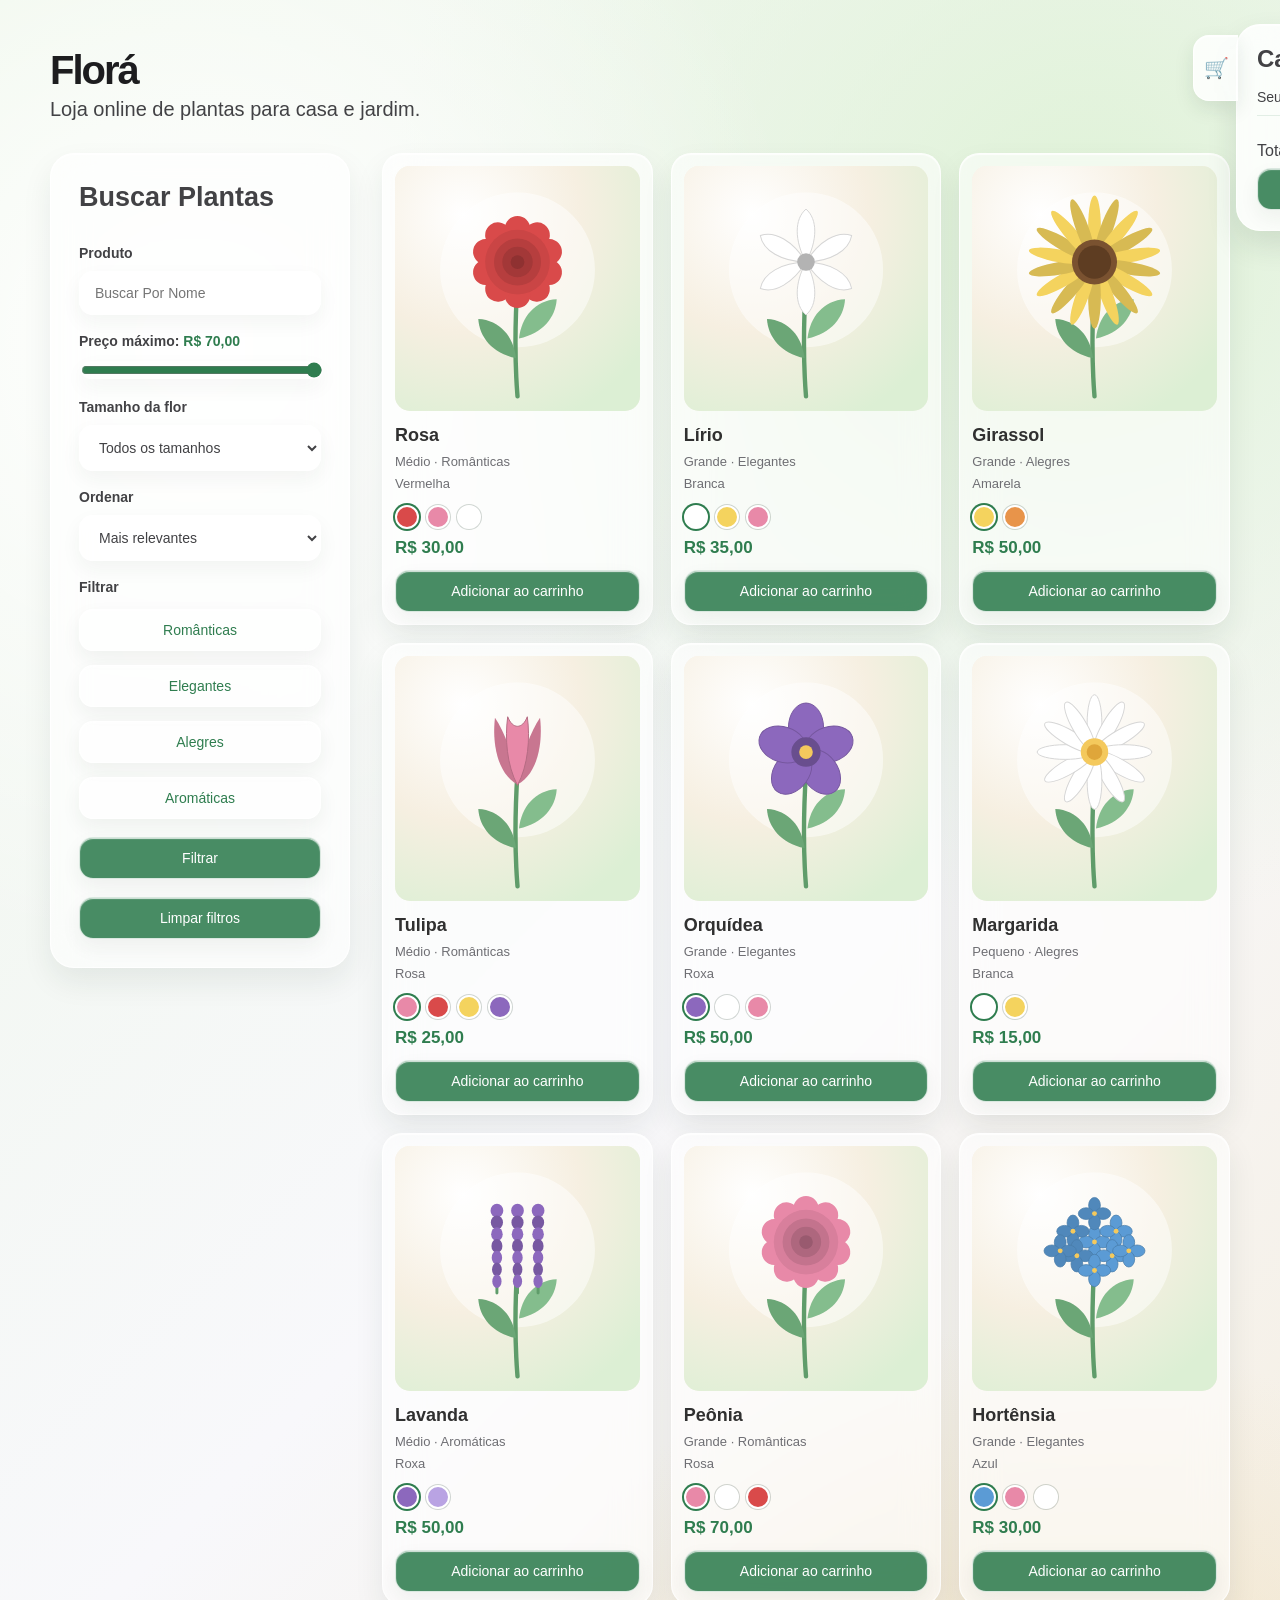
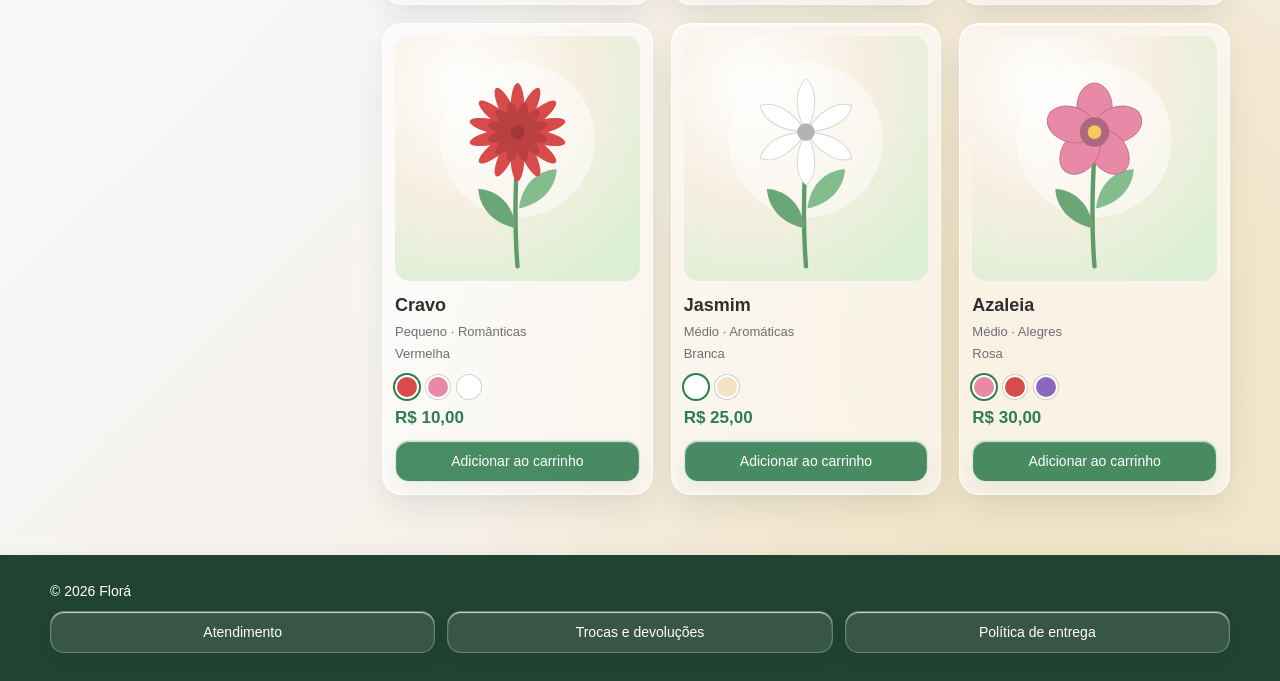
==== commit 4241343a: "Finaliza ecommerce" ====
--- a/index.html
+++ b/index.html
@@ -6,77 +6,101 @@
     <link rel="stylesheet" href="./style.css" />
     <title>Florá</title>
   </head>
+
   <body>
     <header class="container">
-      <h1>Flor<strong>á</strong></h1>
-      <p>Loja online de <strong>plantas</strong> para casa e jardim.</p>
+      <h1>Florá</h1>
+
+      <p>Loja online de plantas para casa e jardim.</p>
     </header>
+
+    <section id="carrinho-aba" class="carrinho-aba">
+      <h2>Carrinho</h2>
+
+      <ul id="lista-carrinho"></ul>
+
+      <p>
+        Total:
+        <strong id="total-carrinho"> R$ 0,00 </strong>
+      </p>
+
+      <button id="finalizar-compra" class="button button-primary" type="button">
+        Finalizar compra
+      </button>
+    </section>
 
     <main class="container">
       <section>
-        <h2>Buscar plantas</h2>
+        <h2>Buscar Plantas</h2>
 
-        <form>
+        <form id="filtros">
           <label for="busca">Produto</label>
+
           <input
             id="busca"
             name="busca"
             type="search"
-            placeholder="Buscar por nome da planta"
+            placeholder="Buscar Por Nome"
           />
 
-          <label for="categoria">Categoria</label>
-          <select id="categoria" name="categoria">
-            <option value="">Todas as categorias</option>
-            <option value="interior">Plantas de interior</option>
-            <option value="jardim">Plantas de jardim</option>
-            <option value="vasos">Vasos e suportes</option>
-            <option value="cuidados">Cuidados e adubos</option>
+          <label for="preco"
+            >Preço máximo: <output id="preco-valor">R$ 50,00</output></label
+          >
+
+          <input id="preco" name="preco" type="range" min="0" step="1" />
+
+          <label for="tamanho">Tamanho da flor</label>
+
+          <select id="tamanho" name="tamanho">
+            <option value="todos">Todos os tamanhos</option>
+
+            <option value="Pequeno">Pequeno</option>
+
+            <option value="Médio">Médio</option>
+
+            <option value="Grande">Grande</option>
           </select>
 
-          <label for="ordenacao">Ordenar por</label>
+          <label for="ordenacao">Ordenar</label>
+
           <select id="ordenacao" name="ordenacao">
             <option value="relevancia">Mais relevantes</option>
+
             <option value="menor-preco">Menor preço</option>
+
             <option value="maior-preco">Maior preço</option>
-            <option value="mais-vendidos">Mais vendidos</option>
           </select>
 
-          <button class="button button-primary" type="button">Filtrar</button>
-          <button class="button" type="reset">Limpar filtros</button>
+          <label for="filtros">Filtrar</label>
+
+          <button class="button filtro" type="button">Românticas</button>
+
+          <button class="button filtro" type="button">Elegantes</button>
+
+          <button class="button filtro" type="button">Alegres</button>
+
+          <button class="button filtro" type="button">Aromáticas</button>
+
+          <button id="filtrar" class="button button-primary" type="button">
+            Filtrar
+          </button>
+
+          <button id="limpar" class="button button-primary" type="reset">
+            Limpar filtros
+          </button>
         </form>
-      </section>
-
-      <section>
-        <h2>Filtros rápidos</h2>
-        <button class="button" type="button">Pet friendly</button>
-        <button class="button" type="button">Pouca luz</button>
-        <button class="button" type="button">Fácil cuidado</button>
-        <button class="button" type="button">Entrega hoje</button>
       </section>
 
       <section class="produtos-aba">
         <ul id="lista-produtos"></ul>
       </section>
+    </main>
 
-      <section id="carrinho-aba" class="carrinho-aba">
-        <h2>Carrinho</h2>
-        <ul id="lista-carrinho"></ul>
-        <p>Total:<strong id="total-carrinho">R$ 0,00</strong></p>
-
-
-        <button class="button button-primary" type="button">
-          Finalizar compra
-        </button>
-      </section>
-    </main>
     <footer class="container">
-      
+      <p>&copy; 2026 Florá</p>
       <button class="button" type="button">Atendimento</button>
       <button class="button" type="button">Trocas e devoluções</button>
       <button class="button" type="button">Política de entrega</button>
-      <hr>
-      <p>&copy; 2026 Florá</p>
     </footer>
     <script src="./script.js"></script>
   </body>
--- a/style.css
+++ b/style.css
@@ -1,399 +1,690 @@
 * {
   box-sizing: border-box;
-}
-
-:root {
-  --color-surface: #ffffff;
-  --color-surface-soft: #f5f1e8;
-  --color-page-start: #eef7ea;
-  --color-page-middle: #f8f8fb;
-  --color-page-end: #f3ead7;
-  --color-text: #1d1d1f;
-  --color-muted: #424245;
-  --color-subtle: #6e6e73;
-  --color-accent: #2f7d4f;
-  --color-accent-rgb: 47, 125, 79;
-  --color-shadow-rgb: 31, 56, 40;
-  --content-width: 760px;
-  --radius-md: 18px;
-  --radius-lg: 24px;
-  --glass-surface: rgba(255, 255, 255, 0.56);
-  --glass-surface-hover: rgba(255, 255, 255, 0.74);
-  --glass-field: rgba(255, 255, 255, 0.55);
-  --glass-border: rgba(255, 255, 255, 0.76);
-  --glass-shadow:
-    inset 0 1px 1px rgba(255, 255, 255, 0.75),
-    0 14px 30px rgba(var(--color-shadow-rgb), 0.08);
-  --font-main:
-    "SF Pro Text", "SF Pro Display", -apple-system, BlinkMacSystemFont,
-    "Segoe UI", sans-serif;
 }
 
 body {
   min-height: 100vh;
   margin: 0;
-  padding-top: 72px;
+  padding: 50px 24px 0;
+
   background:
-    radial-gradient(circle at 18% 18%, #ffffff 0, transparent 28%),
-    radial-gradient(circle at 82% 12%, #dff2d7 0, transparent 30%),
-    radial-gradient(circle at 78% 88%, #f0dfbd 0, transparent 28%),
-    linear-gradient(
-      135deg,
-      var(--color-page-start),
-      var(--color-page-middle) 48%,
-      var(--color-page-end)
-    );
-  color: var(--color-text);
-  font-family: var(--font-main);
+    radial-gradient(circle at 15% 15%, #ffffff 0, transparent 28%),
+    radial-gradient(circle at 85% 10%, #dff2d7 0, transparent 30%),
+    radial-gradient(circle at 80% 85%, #f0dfbd 0, transparent 28%),
+    linear-gradient(135deg, #eef7ea, #f8f8fb 48%, #f3ead7);
+
+  color: #1d1d1f;
+
+  font-family:
+    "SF Pro Text",
+    "SF Pro Display",
+    -apple-system,
+    BlinkMacSystemFont,
+    "Segoe UI",
+    sans-serif;
+  font-size: 14px;
 }
 
 .container {
   width: min(1180px, 100%);
-  margin-inline: auto;
-}
-
-header.container,
-footer.container {
-  max-width: 1180px;
-}
+  margin: 0 auto;
+}
+
+/* =========================
+   CABEÇALHO
+========================= */
+
+header {
+  margin-bottom: 32px;
+}
+
+header h1 {
+  margin: 0 0 8px;
+  font-size: 40px;
+  line-height: 1;
+  letter-spacing: -2px;
+}
+
+header p {
+  margin: 0;
+  color: #424245;
+  font-size: 20px;
+}
+
+/* =========================
+   CONTEÚDO PRINCIPAL
+========================= */
 
 main.container {
+  margin-top: 32px;
   display: grid;
-  grid-template-columns: minmax(280px, 360px) minmax(520px, 1fr);
+  grid-template-columns: 300px 1fr;
   gap: 32px;
   align-items: start;
 }
 
-.glass {
-  border: 1px solid var(--glass-border);
-  border-radius: var(--radius-lg);
-  background: var(--glass-surface);
-  box-shadow: var(--glass-shadow);
+/* =========================
+   ÁREA DE BUSCA
+========================= */
+
+main > section:first-child {
+  padding: 28px;
+
+  border: 1px solid rgba(255, 255, 255, 0.8);
+  border-radius: 24px;
+
+  background: rgba(255, 255, 255, 0.58);
+
+  box-shadow:
+    inset 0 1px 1px rgba(255, 255, 255, 0.8),
+    0 14px 30px rgba(31, 56, 40, 0.08);
+
   backdrop-filter: blur(18px);
 }
 
-.button {
-  display: block;
-  width: 100%;
-  max-width: var(--content-width);
-  margin: 22px auto 0;
-  padding: 14px 16px;
-  border: 1px solid var(--glass-border);
-  border-radius: var(--radius-md);
-  background: var(--glass-field);
-  color: var(--color-accent);
-  font: inherit;
-  text-align: left;
-  text-decoration: none;
-  box-shadow: var(--glass-shadow);
-  backdrop-filter: blur(18px);
-  cursor: pointer;
-}
-
-.button:hover {
-  background: var(--glass-surface-hover);
-}
-
-.button-primary {
-  background: rgba(var(--color-accent-rgb), 0.82);
-  color: var(--color-surface);
-}
-
-.button-primary:hover {
-  background: rgba(var(--color-accent-rgb), 0.92);
-}
-
-h1:first-of-type {
-  margin: 0 0 28px;
-  font-size: 40px;
-  line-height: 1.08;
-}
-
-span,
-strong {
-  color: var(--color-accent);
-}
-
-h2 {
-  margin: 32px 0 10px;
-  color: var(--color-muted);
-  font-size: 24px;
-}
-
-p {
-  color: var(--color-muted);
-  font-size: 19px;
-  line-height: 1.55;
+main > section:first-child h2 {
+  margin: 0 0 24px;
+  color: #424245;
+  font-size: 27px;
+}
+
+.legenda-rega {
+  display: grid;
+  gap: 6px;
+  margin-bottom: 18px;
+  padding: 12px;
+  border-left: 3px solid #5b9bd5;
+  background: rgba(91, 155, 213, 0.08);
+  color: #424245;
+  font-size: 12px;
+}
+
+.legenda-rega strong {
+  margin-bottom: 2px;
+  font-size: 13px;
 }
 
 form {
-  display: grid;
-  grid-template-columns: repeat(2, minmax(0, 1fr));
-  gap: 0 12px;
-  margin-bottom: 18px;
-}
-
-form label,
-form input,
-form select {
-  grid-column: 1 / -1;
-}
-
-form .button {
-  width: 100%;
+  display: flex;
+  flex-direction: column;
+  gap: 10px;
 }
 
 label {
-  display: block;
-  margin: 18px 0 8px;
-  color: var(--color-muted);
+  margin-top: 8px;
+  color: #424245;
   font-weight: 600;
 }
 
 input,
 select {
   width: 100%;
-  padding: 14px 16px;
-  border: 1px solid var(--glass-border);
-  border-radius: var(--radius-md);
-  background: var(--glass-field);
-  box-shadow: var(--glass-shadow);
-  backdrop-filter: blur(18px);
+  padding: 13px 15px;
+
+  border: 1px solid rgba(255, 255, 255, 0.8);
+  border-radius: 14px;
+
+  outline: none;
+
+  background: rgba(255, 255, 255, 0.62);
+
+  box-shadow:
+    inset 0 1px 1px rgba(255, 255, 255, 0.8),
+    0 8px 20px rgba(31, 56, 40, 0.05);
+
   font: inherit;
-}
-
-main > section:not(.produtos-aba):not(.carrinho-aba) {
+  color: #424245;
+}
+
+input[type="range"] {
+  width: 100%;
+  padding: 0;
+  accent-color: #2f7d4f;
+  cursor: pointer;
+}
+
+output {
+  color: #2f7d4f;
+  font-weight: 700;
+}
+
+.cor {
+  flex: 0 0 24px;
+  width: 24px;
+  height: 24px;
+  padding: 0;
+  border: 2px solid #ffffff;
+  border-radius: 50%;
+  box-shadow: 0 0 0 1px rgba(31, 56, 40, 0.2);
+  cursor: pointer;
+  transition: transform 0.15s ease;
+}
+
+.cor.selecionado {
+  box-shadow: 0 0 0 2px #2f7d4f;
+}
+
+.cor:not(.selecionado):hover {
+  transform: scale(1.15);
+}
+
+/* Cores dentro do card do produto */
+
+.cores-produto {
   display: flex;
   flex-wrap: wrap;
-  gap: 12px;
-}
-
-main > section:not(.produtos-aba):not(.carrinho-aba) h2,
-main > section:not(.produtos-aba):not(.carrinho-aba) form {
-  flex-basis: 100%;
-}
-
-main > section:nth-child(2) h2 {
-  margin-top: 0;
-}
-
-main > section:nth-child(2) {
-  margin-top: 0;
-}
-
-main > section:not(.produtos-aba):not(.carrinho-aba) > .button {
-  width: auto;
-  min-width: 150px;
-  flex: 1;
-  margin: 0;
-}
-
-#lista_produtos,
-#lista-produtos,
-#lista_carrinho,
-#lista-carrinho {
-  padding: 0;
-  list-style: none;
-}
-
-#lista_produtos,
+  gap: 7px;
+  margin-top: 10px;
+}
+
+/* Cor no carrinho */
+
+.etiqueta-cor {
+  display: inline-block;
+
+  width: 10px;
+  height: 10px;
+
+  margin-left: 4px;
+
+  border: 1px solid #ffffff;
+  border-radius: 50%;
+
+  box-shadow: 0 0 0 1px rgba(31, 56, 40, 0.2);
+
+  vertical-align: middle;
+}
+
+.nome-cor {
+  color: #6e6e73;
+  font-size: 12px;
+}
+
+input:focus,
+select:focus {
+  border-color: #2f7d4f;
+}
+
+/* =========================
+   BOTÕES
+========================= */
+
+.button {
+  width: 100%;
+  margin-top: 8px;
+  padding: 12px 14px;
+
+  border: 1px solid rgba(255, 255, 255, 0.8);
+  border-radius: 14px;
+
+  background: rgba(255, 255, 255, 0.58);
+
+  color: #2f7d4f;
+
+  font: inherit;
+  text-align: center;
+
+  cursor: pointer;
+
+  box-shadow:
+    inset 0 1px 1px rgba(255, 255, 255, 0.8),
+    0 8px 20px rgba(31, 56, 40, 0.06);
+
+  transition:
+    background 0.2s ease,
+    transform 0.2s ease;
+}
+
+.button:hover {
+  background: rgba(255, 255, 255, 0.85);
+  transform: translateY(-1px);
+}
+
+.button-primary {
+  background: rgba(47, 125, 79, 0.88);
+  color: #ffffff;
+}
+
+.button-primary:hover {
+  background: #2f7d4f;
+}
+
+/* =========================
+   CATEGORIAS
+========================= */
+
+.filtro {
+  margin-top: 4px;
+}
+
+.filtro.selecionado {
+  background: #2f7d4f;
+  color: #ffffff;
+}
+
+/* =========================
+   PRODUTOS
+========================= */
+
+.produtos-aba {
+  min-width: 0;
+}
+
+.produtos-aba h2 {
+  margin: 0 0 18px;
+
+  color: #424245;
+  font-size: 36px;
+  line-height: 1;
+}
+
+/* Grade dos produtos */
+
 #lista-produtos {
   display: grid;
+
   grid-template-columns: repeat(3, minmax(0, 1fr));
-  gap: 14px;
-  flex: 1;
-  min-height: 0;
-  margin-bottom: 18px;
-  padding: 14px 16px;
-  border: 1px solid var(--glass-border);
-  border-radius: 22px;
-  background: rgba(255, 255, 255, 0.5);
-  box-shadow: var(--glass-shadow);
-  backdrop-filter: blur(18px);
-  overflow-y: auto;
-}
-
-.produtos-aba {
-  display: flex;
-  width: 100%;
-  min-width: 0;
-  grid-column: 2;
-  grid-row: 1 / span 2;
-  flex-direction: column;
-}
-
-.produtos-aba h2,
-.carrinho-aba h2 {
-  margin-top: 0;
-}
-
-.produto {
+
+  gap: 18px;
+
+  margin: 0;
+  padding: 0;
+
+  list-style: none;
+}
+
+/* Card */
+
+#lista-produtos > li {
   display: flex;
   min-width: 0;
-  padding: 10px;
-  border: 1px solid rgba(var(--color-accent-rgb), 0.15);
-  border-radius: 12px;
-  background: rgba(255, 255, 255, 0.42);
+
   flex-direction: column;
-}
-
-.produto img {
+
+  padding: 12px;
+
+  border: 1px solid rgba(255, 255, 255, 0.8);
+  border-radius: 20px;
+
+  background: rgba(255, 255, 255, 0.58);
+
+  box-shadow:
+    inset 0 1px 1px rgba(255, 255, 255, 0.8),
+    0 14px 30px rgba(31, 56, 40, 0.08);
+
+  backdrop-filter: blur(18px);
+
+  transition:
+    transform 0.2s ease,
+    box-shadow 0.2s ease;
+}
+
+#lista-produtos > li:hover {
+  transform: translateY(-3px);
+
+  box-shadow:
+    inset 0 1px 1px rgba(255, 255, 255, 0.8),
+    0 18px 35px rgba(31, 56, 40, 0.12);
+}
+
+/* Imagem */
+
+#lista-produtos img {
+  display: block;
+
   width: 100%;
-  aspect-ratio: 4 / 3;
-  margin-bottom: 10px;
-  border-radius: 10px;
+  aspect-ratio: 1 / 1;
+
+  margin-bottom: 12px;
+
+  border-radius: 15px;
+
   object-fit: cover;
-  background: var(--color-surface-soft);
-}
-
-.produto h3 {
-  margin: 0 0 6px;
-  color: var(--color-muted);
+  object-position: center;
+
+  background: #f5f1e8;
+}
+
+/* Informações */
+
+#lista-produtos h3 {
+  margin: 2px 0 5px;
+
+  color: #303030;
+  font-size: 18px;
+}
+
+#lista-produtos p {
+  margin: 2px 0;
+
+  color: #6e6e73;
+
+  font-size: 13px;
+  line-height: 1.4;
+}
+
+#lista-produtos .rega {
+  min-height: 18px;
+  color: #3f8edb;
+  font-size: 16px;
+  letter-spacing: 2px;
+}
+
+#lista-produtos strong {
+  display: block;
+
+  margin-top: 9px;
+
+  color: #2f7d4f;
   font-size: 17px;
 }
 
-.produto p {
-  margin: 0;
-  font-size: 14px;
-  line-height: 1.35;
-}
-
-.produto .button {
-  width: 100%;
-  margin-top: auto;
-  padding: 10px 12px;
-  font-size: 14px;
-}
+/* Botão do produto */
+
+#lista-produtos .button {
+  margin-top: 12px;
+}
+
+/* =========================
+   CARRINHO LATERAL
+========================= */
 
 .carrinho-aba {
   position: fixed;
-  right: 24px;
-  bottom: 24px;
-  width: min(320px, calc(100vw - 48px));
-  padding: 18px;
-  border: 1px solid var(--glass-border);
-  border-radius: var(--radius-lg);
-  background: rgba(255, 255, 255, 0.74);
-  box-shadow: var(--glass-shadow);
+
+  right: 0;
+  top: 24px;
+
+  z-index: 20;
+
+  width: 330px;
+  padding: 20px;
+
+  border: 1px solid rgba(255, 255, 255, 0.8);
+  border-right: 0;
+
+  border-radius: 24px 0 0 24px;
+
+  background: rgba(255, 255, 255, 0.84);
+
+  box-shadow:
+    inset 0 1px 1px rgba(255, 255, 255, 0.8),
+    0 14px 30px rgba(31, 56, 40, 0.12);
+
   backdrop-filter: blur(18px);
-  opacity: 0;
-  pointer-events: none;
-  transform: translateY(12px);
-  transition:
-    opacity 0.2s ease,
-    transform 0.2s ease;
-  z-index: 20;
-}
-
-.carrinho-aba.aberto {
-  opacity: 1;
-  pointer-events: auto;
-  transform: translateY(0);
-}
-
-#lista_carrinho,
+
+  transform: translateX(calc(100% - 44px));
+
+  transition: transform 0.3s ease;
+}
+
+/* Aba visível */
+
+.carrinho-aba::before {
+  content: "🛒";
+
+  position: absolute;
+
+  left: -44px;
+  top: 10px;
+
+  width: 44px;
+  height: 64px;
+
+  display: flex;
+
+  align-items: center;
+  justify-content: center;
+
+  border: 1px solid rgba(255, 255, 255, 0.8);
+  border-right: 0;
+
+  border-radius: 16px 0 0 16px;
+
+  background: rgba(255, 255, 255, 0.84);
+
+  box-shadow:
+    inset 0 1px 1px rgba(255, 255, 255, 0.8),
+    0 8px 20px rgba(31, 56, 40, 0.1);
+
+  backdrop-filter: blur(18px);
+
+  font-size: 20px;
+}
+
+/* Abrir */
+
+.carrinho-aba:hover {
+  transform: translateX(0);
+}
+
+.carrinho-aba h2 {
+  margin: 0 0 16px;
+
+  color: #424245;
+  font-size: 24px;
+}
+
+/* Lista */
+
 #lista-carrinho {
   margin: 0;
+  padding: 0;
+
+  max-height: 55vh;
+  overflow-y: auto;
+
+  list-style: none;
+}
+
+.item-total {
+  color: #2f7d4f;
+  font-weight: 700;
 }
 
 #lista-carrinho li {
-  margin-bottom: 8px;
-  color: var(--color-muted);
-}
-
-.carrinho-aba p {
-  margin: 14px 0 0;
-  font-size: 17px;
-}
-
-.carrinho-aba .button {
-  margin-top: 14px;
-  padding: 12px 14px;
-}
-
-article img {
-  width: 100%;
-  margin-bottom: 12px;
-  border-radius: var(--radius-md);
-}
-
-article h3 {
-  margin: 0 0 8px;
-  color: var(--color-muted);
-  font-size: 24px;
-}
-
-#total_carrinho,
+  display: flex;
+
+  justify-content: space-between;
+  align-items: center;
+
+  gap: 8px;
+
+  margin-bottom: 10px;
+  padding-bottom: 10px;
+
+  border-bottom: 1px solid rgba(47, 125, 79, 0.12);
+
+  color: #424245;
+
+  font-size: 14px;
+}
+
+.quantidade {
+  display: flex;
+  align-items: center;
+  gap: 8px;
+}
+
+.quantidade span {
+  min-width: 20px;
+  color: #424245;
+  text-align: center;
+  font-size: 13px;
+}
+
+.quantidade_botao {
+  width: 25px;
+  height: 25px;
+  padding: 0;
+
+  border: 1px solid rgba(47, 125, 79, 0.2);
+  border-radius: 8px;
+
+  background: rgba(47, 125, 79, 0.08);
+  color: #2f7d4f;
+
+  font-size: 16px;
+  cursor: pointer;
+}
+
+.quantidade_botao:hover {
+  background: rgba(47, 125, 79, 0.18);
+}
+
+/* Botão remover */
+
+#lista-carrinho .button {
+  width: auto;
+
+  margin: 0;
+  padding: 7px 10px;
+
+  font-size: 12px;
+}
+
+/* Total */
+
+.carrinho-aba > p {
+  margin: 16px 0 0;
+
+  color: #424245;
+  font-size: 16px;
+}
+
 #total-carrinho {
-  margin-left: 8px;
-}
-
-footer p {
-  margin: 32px 0 0;
-  color: var(--color-muted);
-}
+  margin-left: 5px;
+}
+
+/* =========================
+   RODAPÉ
+========================= */
 
 footer.container {
   display: flex;
+
   flex-wrap: wrap;
+
   gap: 12px;
-  align-items: center;
+
   width: 100vw;
   max-width: none;
-  height: 30vh;
-  margin-top: 32px;
+
+  margin-top: 60px;
   margin-left: calc(50% - 50vw);
-  padding: 24px;
-  padding-inline: max(24px, calc((100vw - 1180px) / 2));
+
+  padding: 28px max(24px, calc((100vw - 1180px) / 2));
+
   background: #214332;
-}
-
-footer.container p {
+
+  box-shadow: 0 14px 30px rgba(31, 56, 40, 0.16);
+}
+
+footer p {
   flex-basis: 100%;
-  color: var(--color-surface);
-  display: flex;
-  justify-content: center; /* Centraliza na horizontal */
-  align-items: center;
-}
-
-footer.container .button {
+
+  margin: 0;
+
+  color: #ffffff;
+}
+
+footer .button {
   width: auto;
+
+  flex: 1;
+
   min-width: 180px;
-  flex: 1;
+
   margin: 0;
+
   border-color: rgba(255, 255, 255, 0.24);
+
   background: rgba(255, 255, 255, 0.1);
-  color: var(--color-surface);
-}
-
-footer.container .button:hover {
+
+  color: #ffffff;
+}
+
+footer .button:hover {
   background: rgba(255, 255, 255, 0.18);
 }
 
-@media (max-width: 960px) {
-  body {
-    padding-bottom: 360px;
-  }
-
+/* =========================
+   TABLET
+========================= */
+
+@media (max-width: 1050px) {
   main.container {
-    grid-template-columns: 1fr;
-  }
-
-  .produtos-aba {
-    grid-column: auto;
-    grid-row: auto;
-    margin-top: 32px;
-  }
-
-  #lista_produtos,
+    grid-template-columns: 280px 1fr;
+    gap: 24px;
+  }
+
   #lista-produtos {
     grid-template-columns: repeat(2, minmax(0, 1fr));
   }
 }
 
-@media (max-width: 560px) {
-  #lista_produtos,
+/* =========================
+   CELULAR
+========================= */
+
+@media (max-width: 700px) {
+  body {
+    padding: 35px 16px 280px;
+  }
+
+  header h1 {
+    font-size: 40px;
+  }
+
+  header p {
+    font-size: 17px;
+  }
+
+  main.container {
+    display: block;
+  }
+
+  main > section:first-child {
+    margin-bottom: 30px;
+  }
+
+  .produtos-aba h2 {
+    font-size: 30px;
+  }
+
   #lista-produtos {
     grid-template-columns: 1fr;
   }
-}
+
+  .carrinho-aba {
+    top: 16px;
+    width: 320px;
+  }
+
+  footer.container {
+    margin-left: calc(50% - 50vw);
+    padding-inline: 16px;
+  }
+}
+
+/* =========================
+   CELULAR PEQUENO
+========================= */
+
+@media (max-width: 450px) {
+  body {
+    padding-inline: 12px;
+  }
+
+  main > section:first-child {
+    padding: 20px;
+  }
+
+  .carrinho-aba {
+    width: 290px;
+  }
+
+  footer .button {
+    min-width: 100%;
+  }
+}
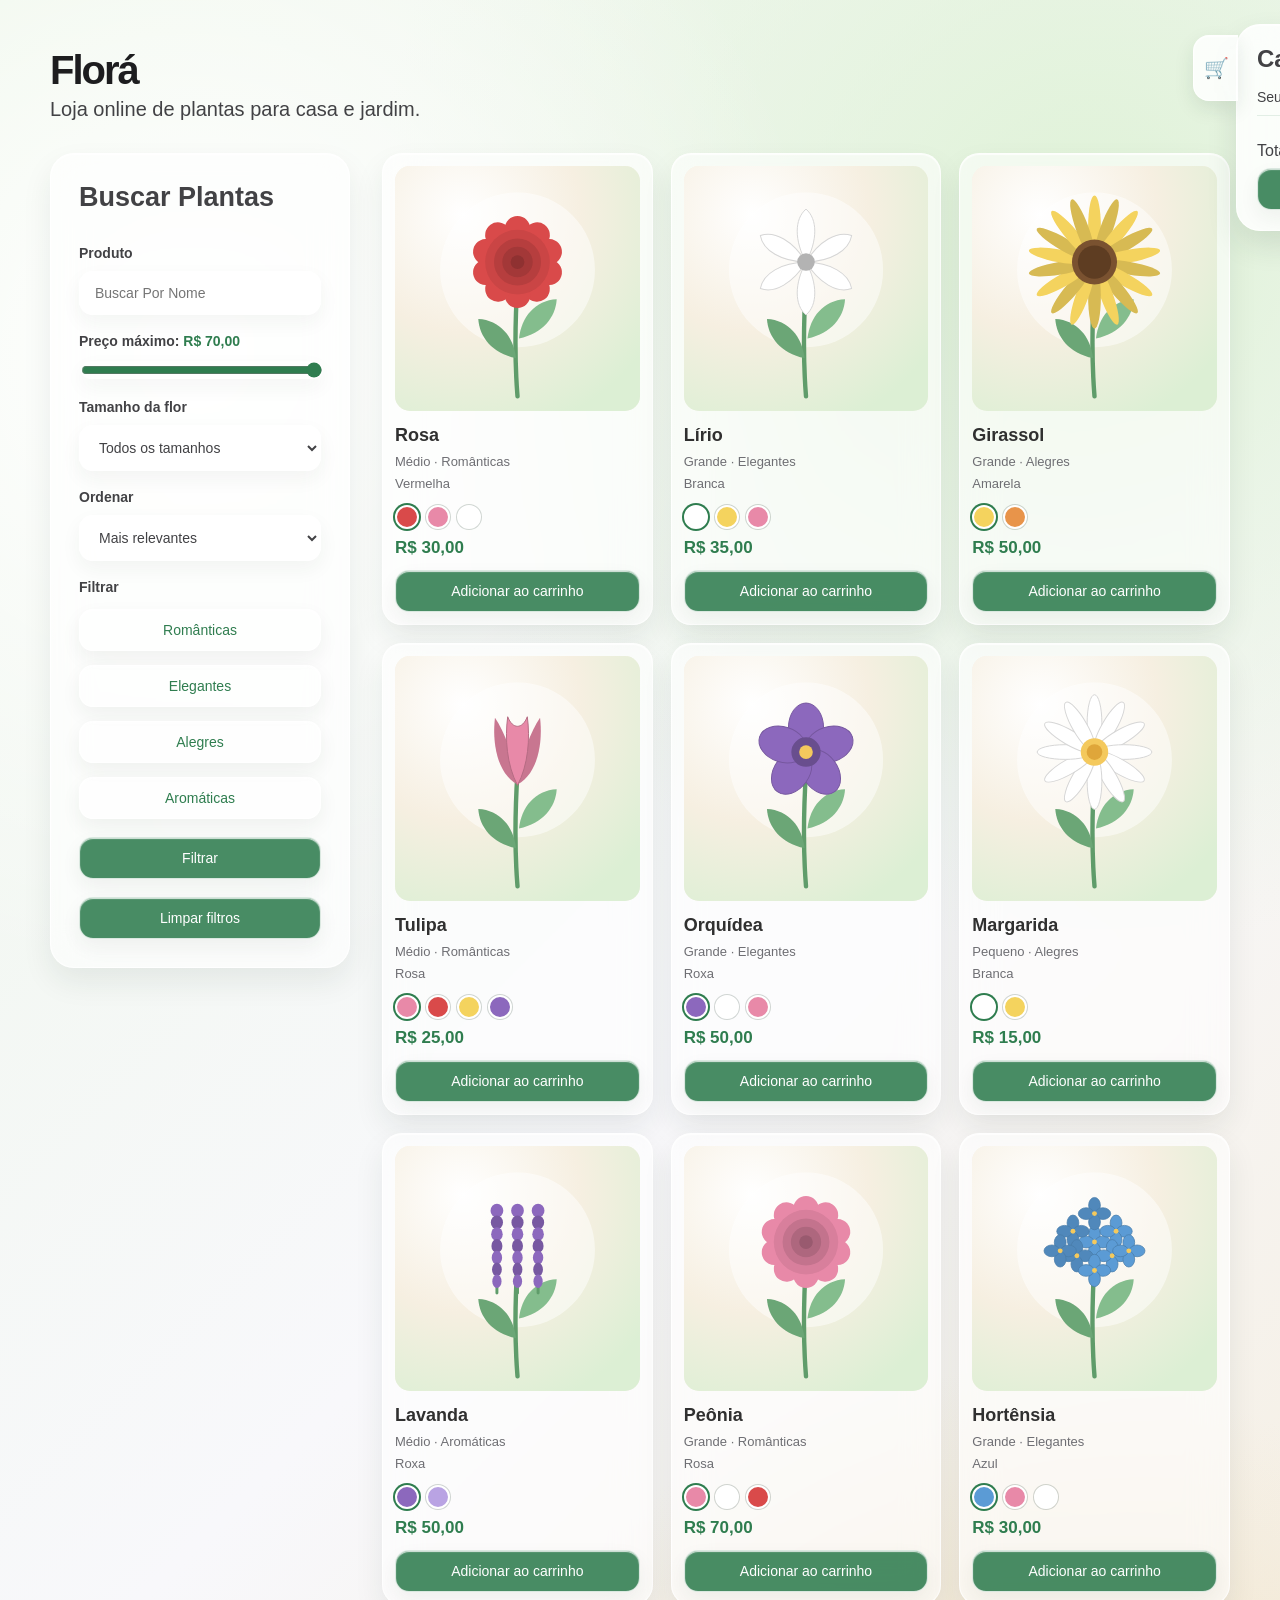
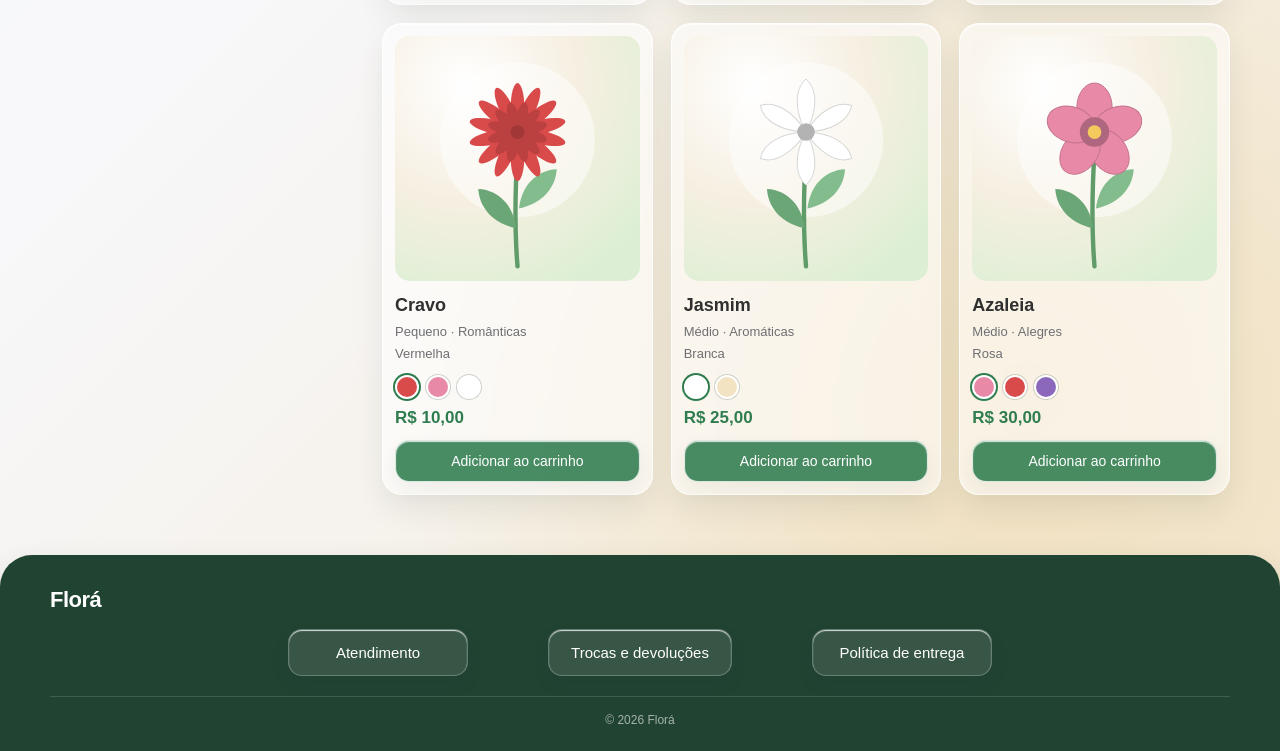
==== commit 86322289: "responsividade flex e footer prontos mudamos o que estava com grid pra flexbox e mudei o footer" ====
--- a/index.html
+++ b/index.html
@@ -97,10 +97,16 @@
     </main>
 
     <footer class="container">
-      <p>&copy; 2026 Florá</p>
-      <button class="button" type="button">Atendimento</button>
-      <button class="button" type="button">Trocas e devoluções</button>
-      <button class="button" type="button">Política de entrega</button>
+      <div class="footer-topo">
+        <p class="footer-marca">Florá</p>
+
+        <nav class="footer-links">
+          <button class="button" type="button">Atendimento</button>
+          <button class="button" type="button">Trocas e devoluções</button>
+          <button class="button" type="button">Política de entrega</button>
+        </nav>
+      </div>
+      <p class="footer-copyright">&copy; 2026 Florá</p>
     </footer>
     <script src="./script.js"></script>
   </body>
--- a/style.css
+++ b/style.css
@@ -31,7 +31,7 @@
 }
 
 /* =========================
-   CABEÇALHO
+  CABEÇALHO
 ========================= */
 
 header {
@@ -52,29 +52,26 @@
 }
 
 /* =========================
-   CONTEÚDO PRINCIPAL
+  CONTEÚDO PRINCIPAL
 ========================= */
 
 main.container {
   margin-top: 32px;
-  display: grid;
-  grid-template-columns: 300px 1fr;
+  display: flex;
   gap: 32px;
-  align-items: start;
-}
-
-/* =========================
-   ÁREA DE BUSCA
+  align-items: flex-start;
+}
+
+/* =========================
+  ÁREA DE BUSCA
 ========================= */
 
 main > section:first-child {
+  flex: 0 0 300px;
   padding: 28px;
-
   border: 1px solid rgba(255, 255, 255, 0.8);
   border-radius: 24px;
-
   background: rgba(255, 255, 255, 0.58);
-
   box-shadow:
     inset 0 1px 1px rgba(255, 255, 255, 0.8),
     0 14px 30px rgba(31, 56, 40, 0.08);
@@ -89,7 +86,8 @@
 }
 
 .legenda-rega {
-  display: grid;
+  display: flex;
+  flex-direction: column;
   gap: 6px;
   margin-bottom: 18px;
   padding: 12px;
@@ -206,7 +204,7 @@
 }
 
 /* =========================
-   BOTÕES
+  BOTÕES
 ========================= */
 
 .button {
@@ -267,6 +265,7 @@
 ========================= */
 
 .produtos-aba {
+  flex:1;
   min-width: 0;
 }
 
@@ -281,9 +280,9 @@
 /* Grade dos produtos */
 
 #lista-produtos {
-  display: grid;
-
-  grid-template-columns: repeat(3, minmax(0, 1fr));
+  display: flex;
+
+  flex-wrap: wrap;
 
   gap: 18px;
 
@@ -298,7 +297,7 @@
 #lista-produtos > li {
   display: flex;
   min-width: 0;
-
+  flex: 0 1 calc((100% - 36px) / 3);
   flex-direction: column;
 
   padding: 12px;
@@ -562,10 +561,8 @@
 
 footer.container {
   display: flex;
-
-  flex-wrap: wrap;
-
-  gap: 12px;
+  flex-direction: column;
+  gap: 20px;
 
   width: 100vw;
   max-width: none;
@@ -573,53 +570,72 @@
   margin-top: 60px;
   margin-left: calc(50% - 50vw);
 
-  padding: 28px max(24px, calc((100vw - 1180px) / 2));
-
+  padding: 32px max(24px, calc((100vw - 1180px) / 2)) 24px;
+  border-radius: 32px 32px 0 0;
   background: #214332;
 
   box-shadow: 0 14px 30px rgba(31, 56, 40, 0.16);
 }
-
-footer p {
+.footer-topo {
+  display: flex;
+  flex-wrap: wrap;
+  justify-content: space-between;
+  align-items: center;
+  gap: 16px;
+}
+.footer-marca {
   flex-basis: 100%;
-
   margin: 0;
-
   color: #ffffff;
-}
-
+  font-size: 22px;
+  font-weight: 700;
+  letter-spacing: -0.5px;
+}
+
+.footer-links {
+  display: flex;
+  flex-wrap: wrap;
+  justify-content: center;
+  width: 100%;   
+  gap: 80px;
+}
 footer .button {
   width: auto;
-
-  flex: 1;
-
+  flex: 0 0 auto;
   min-width: 180px;
-
   margin: 0;
-
+  padding: 14px 22px; 
   border-color: rgba(255, 255, 255, 0.24);
-
+  font-size: 15px;  
   background: rgba(255, 255, 255, 0.1);
-
   color: #ffffff;
 }
 
 footer .button:hover {
   background: rgba(255, 255, 255, 0.18);
 }
-
-/* =========================
-   TABLET
+.footer-copyright {
+  margin: 0;
+  padding-top: 16px;
+  border-top: 1px solid rgba(255, 255, 255, 0.14);
+  color: rgba(255, 255, 255, 0.6);
+  font-size: 12px;
+  text-align: center;
+}
+
+/* =========================
+  TABLET
 ========================= */
 
 @media (max-width: 1050px) {
   main.container {
-    grid-template-columns: 280px 1fr;
     gap: 24px;
   }
-
-  #lista-produtos {
-    grid-template-columns: repeat(2, minmax(0, 1fr));
+  main > section:first-child {
+    flex-basis: 280px;
+  }
+  #lista-produtos > li {
+    flex-basis: calc((100% - 18px) / 2);
   }
 }
 
@@ -629,7 +645,7 @@
 
 @media (max-width: 700px) {
   body {
-    padding: 35px 16px 280px;
+    padding: 35px 16px 0px;
   }
 
   header h1 {
@@ -652,8 +668,8 @@
     font-size: 30px;
   }
 
-  #lista-produtos {
-    grid-template-columns: 1fr;
+  #lista-produtos > li {
+    flex-basis: 100%;
   }
 
   .carrinho-aba {
@@ -665,6 +681,18 @@
     margin-left: calc(50% - 50vw);
     padding-inline: 16px;
   }
+  .footer-links {
+    flex-direction: column;
+    align-items: center;
+    gap: 14px;
+  }
+  footer .button {
+    width: 100%;
+    max-width: 280px;
+  }
+  
+  
+
 }
 
 /* =========================
